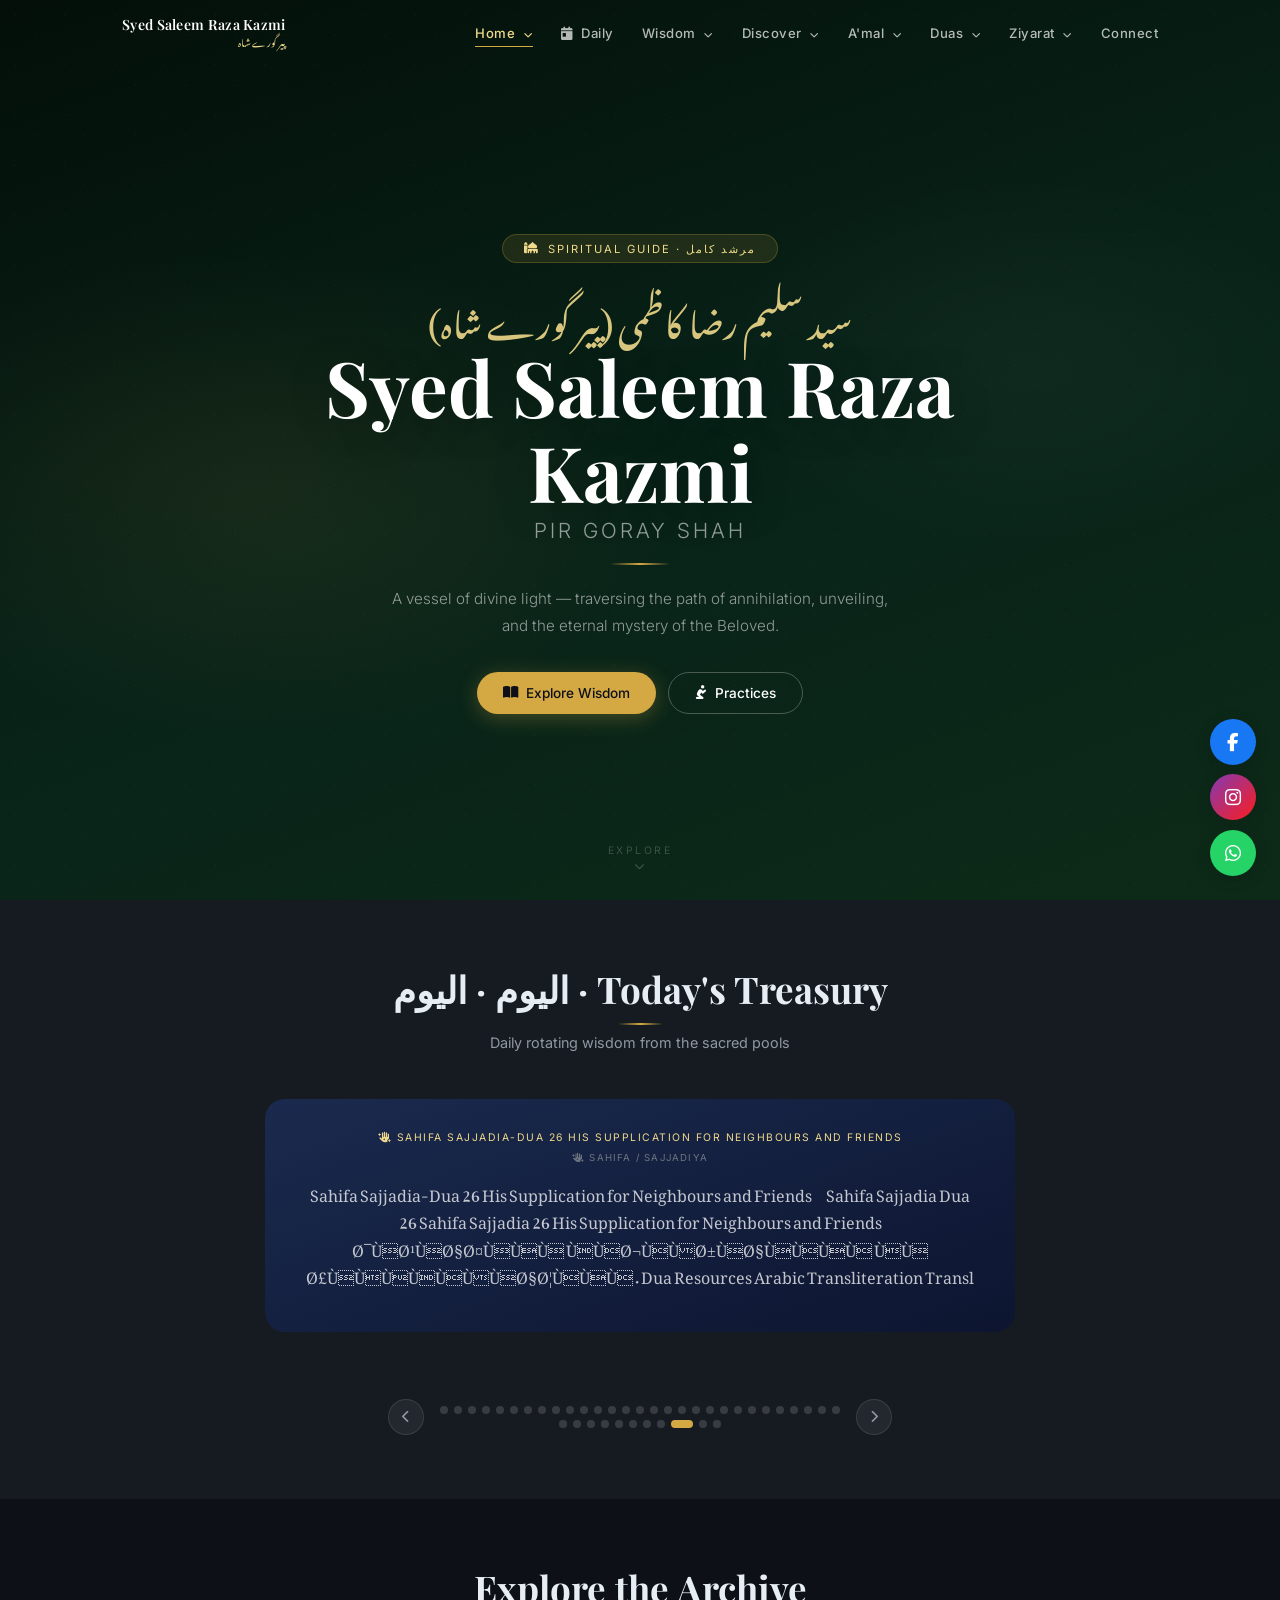
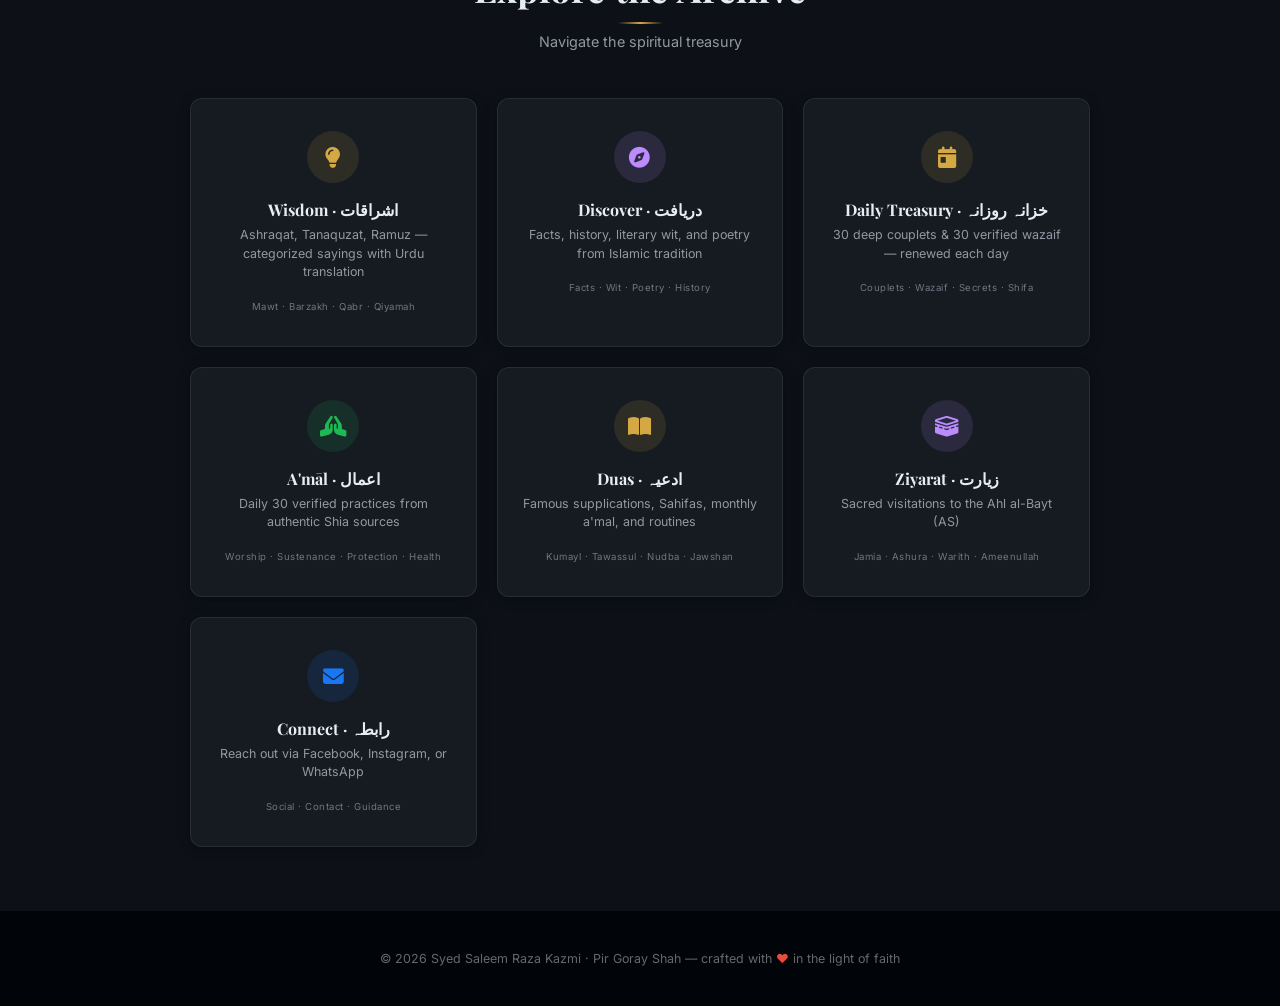
==== index.html @ b054fe41 "Add Google Analytics (gtag.js) G-EB6K1V6L5J to all pages" ====
<!DOCTYPE html>
<html lang="en" dir="ltr">
<head>
  <!-- Google tag (gtag.js) -->
<script async src="https://www.googletagmanager.com/gtag/js?id=G-EB6K1V6L5J"></script>
<script>
  window.dataLayer = window.dataLayer || [];
  function gtag(){dataLayer.push(arguments);}
  gtag('js', new Date());

  gtag('config', 'G-EB6K1V6L5J');
</script>
  <meta charset="UTF-8">
  <meta name="viewport" content="width=device-width, initial-scale=1.0">
  <title>Syed Saleem Raza Kazmi – Pir Goray Shah</title>
  <link href="https://fonts.googleapis.com/css2?family=Playfair+Display:wght@400;600;700&family=Inter:wght@300;400;500;600&family=Noto+Nastaliq+Urdu:wght@400;600;700&family=Amiri:wght@400;700&display=swap" rel="stylesheet">
  <link rel="stylesheet" href="https://cdnjs.cloudflare.com/ajax/libs/font-awesome/6.5.1/css/all.min.css">
  <link rel="stylesheet" href="style.css">
</head>
<body>

  <nav id="navbar">
    <div class="nav-inner">
      <a href="index.html" class="nav-logo">Syed Saleem Raza Kazmi<span class="sub">پیر گورے شاہ</span></a>
      <button class="nav-toggle" id="navToggle" aria-label="Menu"><i class="fas fa-bars"></i></button>
      <ul class="nav-links" id="navLinks">
        <li class="dropdown">
          <a href="index.html">Home <i class="fas fa-chevron-down" style="font-size:0.55rem;margin-left:4px;"></i></a>
          <ul class="dropdown-menu">
            <li><a href="index.html#carousel"><i class="fas fa-sliders-h"></i> Daily Carousel</a></li>
            <li><a href="index.html#explore"><i class="fas fa-compass"></i> Explore</a></li>
          </ul>
        </li>
        <li><a href="daily.html"><i class="fas fa-calendar-day" style="margin-right:4px;"></i> Daily</a></li>
        <li class="dropdown">
          <a href="wisdom.html">Wisdom <i class="fas fa-chevron-down" style="font-size:0.55rem;margin-left:4px;"></i></a>
          <ul class="dropdown-menu">
            <li><a href="wisdom.html"><i class="fas fa-quote-left"></i> Sayings</a></li>
            <li><a href="wisdom.html?tab=poetry"><i class="fas fa-feather"></i> Poetry</a></li>
            <li><a href="wisdom.html?tab=fun"><i class="fas fa-smile"></i> Fun Facts</a></li>
          </ul>
        </li>
        <li class="dropdown">
          <a href="discover.html">Discover <i class="fas fa-chevron-down" style="font-size:0.55rem;margin-left:4px;"></i></a>
          <ul class="dropdown-menu">
            <li><a href="discover.html"><i class="fas fa-atom"></i> Facts</a></li>
            <li><a href="discover.html?tab=wit"><i class="fas fa-theater-masks"></i> Wit</a></li>
            <li><a href="discover.html?tab=poetry"><i class="fas fa-feather-alt"></i> Poetry</a></li>
          </ul>
        </li>
        <li class="dropdown">
          <a href="amal.html">A'mal <i class="fas fa-chevron-down" style="font-size:0.55rem;margin-left:4px;"></i></a>
          <ul class="dropdown-menu">
            <li><a href="amal.html"><i class="fas fa-hands-praying"></i> Daily A'mal</a></li>
            <li><a href="amal.html?cat=Worship"><i class="fas fa-mosque"></i> Worship</a></li>
            <li><a href="amal.html?cat=Sustenance"><i class="fas fa-bread-slice"></i> Sustenance</a></li>
            <li><a href="amal.html?cat=Protection"><i class="fas fa-shield-halved"></i> Protection</a></li>
            <li><a href="amal.html?cat=Health"><i class="fas fa-heart-pulse"></i> Health</a></li>
            <li><a href="amal.html?cat=Hereafter"><i class="fas fa-mosque"></i> Hereafter</a></li>
          </ul>
        </li>
        <li class="dropdown">
          <a href="duas.html">Duas <i class="fas fa-chevron-down" style="font-size:0.55rem;margin-left:4px;"></i></a>
          <ul class="dropdown-menu">
            <li><a href="duas.html"><i class="fas fa-book"></i> All Duas</a></li>
            <li><a href="duas.html?cat=Supplication"><i class="fas fa-hand-sparkles"></i> Supplications</a></li>
            <li><a href="duas.html?cat=Worship"><i class="fas fa-mosque"></i> Worship</a></li>
            <li><a href="duas.html?cat=Sahifa"><i class="fas fa-book"></i> Sahifas</a></li>
            <li><a href="duas.html?cat=Monthly"><i class="fas fa-calendar"></i> Monthly</a></li>
            <li><a href="https://www.duas.org/dua-kumayl.html" target="_blank"><i class="fas fa-hand-sparkles"></i> Dua Kumayl</a></li>
            <li><a href="https://www.duas.org/dua-nudba.html" target="_blank"><i class="fas fa-moon"></i> Dua Nudba</a></li>
            <li><a href="https://www.duas.org/dua-sections.html" target="_blank"><i class="fas fa-sitemap"></i> All Sections</a></li>
          </ul>
        </li>
        <li class="dropdown">
          <a href="ziyarat.html">Ziyarat <i class="fas fa-chevron-down" style="font-size:0.55rem;margin-left:4px;"></i></a>
          <ul class="dropdown-menu">
            <li><a href="ziyarat.html"><i class="fas fa-list"></i> All Ziyarat</a></li>
            <li><a href="duas.html?cat=Ziyarat"><i class="fas fa-building"></i> Browse Ziyarat</a></li>
            <li><a href="duas.html?cat=Sahifa"><i class="fas fa-book"></i> Sahifas</a></li>
            <li><a href="https://www.duas.org/ziyarat-jamia-kabira.html" target="_blank"><i class="fas fa-building"></i> Jamia Kabira</a></li>
            <li><a href="https://www.duas.org/mobile/ziyarat-imam-hussain-ashura.html" target="_blank"><i class="fas fa-cross"></i> Ashura</a></li>
            <li><a href="https://www.duas.org/ziyarat.html" target="_blank"><i class="fas fa-list"></i> Full list</a></li>
          </ul>
        </li>
        <li><a href="contact.html">Connect</a></li>
      </ul>
    </div>
  </nav>

  <header class="hero" id="home">
    <div class="hero-pattern"></div>
    <div class="hero-content">
      <div class="hero-badge"><i class="fas fa-mosque"></i> Spiritual Guide · مرشد کامل</div>
      <p class="h-arabic">سید سلیم رضا کاظمی (پیر گورے شاہ)</p>
      <h1>Syed Saleem Raza Kazmi</h1>
      <p class="h-sub">Pir Goray Shah</p>
      <div class="divider"></div>
      <p class="h-desc">
        A vessel of divine light — traversing the path of annihilation, unveiling, and the eternal mystery of the Beloved.
      </p>
      <div class="hero-actions">
        <a href="wisdom.html" class="btn btn-gold"><i class="fas fa-book-open"></i> Explore Wisdom</a>
        <a href="amal.html" class="btn btn-outline"><i class="fas fa-pray"></i> Practices</a>
      </div>
    </div>
    <div class="scroll-ind">
      <span>Explore</span>
      <i class="fas fa-chevron-down"></i>
    </div>
  </header>

  <section class="section" style="background: var(--card-bg);" id="carousel">
    <div class="section-inner">
      <div class="section-title">
        <h2>الیوم · اليوم · Today's Treasury</h2>
        <div class="divider"></div>
        <p>Daily rotating wisdom from the sacred pools</p>
      </div>
      <div class="carousel-container">
        <div class="carousel-track" id="carouselTrack"></div>
        <div class="carousel-controls">
          <button class="carousel-btn" id="carouselPrev"><i class="fas fa-chevron-left"></i></button>
          <div class="carousel-dots" id="carouselDots"></div>
          <button class="carousel-btn" id="carouselNext"><i class="fas fa-chevron-right"></i></button>
        </div>
      </div>
    </div>
  </section>

  <section class="section" style="background: var(--cream);" id="explore">
    <div class="section-inner">
      <div class="section-title">
        <h2>Explore the Archive</h2>
        <div class="divider"></div>
        <p>Navigate the spiritual treasury</p>
      </div>
      <div class="explore-grid">
        <a href="wisdom.html" class="explore-card">
          <div class="explore-icon" style="background:rgba(212,168,67,0.12);"><i class="fas fa-lightbulb" style="color:var(--gold);"></i></div>
          <h4>Wisdom · اشراقات</h4>
          <p>Ashraqat, Tanaquzat, Ramuz — categorized sayings with Urdu translation</p>
          <span class="explore-tags">Mawt · Barzakh · Qabr · Qiyamah</span>
        </a>
        <a href="discover.html" class="explore-card">
          <div class="explore-icon" style="background:rgba(188,140,255,0.12);"><i class="fas fa-compass" style="color:var(--tanaquz);"></i></div>
          <h4>Discover · دریافت</h4>
          <p>Facts, history, literary wit, and poetry from Islamic tradition</p>
          <span class="explore-tags">Facts · Wit · Poetry · History</span>
        </a>
        <a href="daily.html" class="explore-card">
          <div class="explore-icon" style="background:rgba(212,168,67,0.12);"><i class="fas fa-calendar-day" style="color:var(--gold);"></i></div>
          <h4>Daily Treasury · خزانہ روزانہ</h4>
          <p>30 deep couplets & 30 verified wazaif — renewed each day</p>
          <span class="explore-tags">Couplets · Wazaif · Secrets · Shifa</span>
        </a>
        <a href="amal.html" class="explore-card">
          <div class="explore-icon" style="background:rgba(29,185,84,0.12);"><i class="fas fa-hands-praying" style="color:var(--primary);"></i></div>
          <h4>A'māl · اعمال</h4>
          <p>Daily 30 verified practices from authentic Shia sources</p>
          <span class="explore-tags">Worship · Sustenance · Protection · Health</span>
        </a>
        <a href="duas.html" class="explore-card">
          <div class="explore-icon" style="background:rgba(212,168,67,0.12);"><i class="fas fa-book-open" style="color:var(--gold);"></i></div>
          <h4>Duas · ادعیہ</h4>
          <p>Famous supplications, Sahifas, monthly a'mal, and routines</p>
          <span class="explore-tags">Kumayl · Tawassul · Nudba · Jawshan</span>
        </a>
        <a href="ziyarat.html" class="explore-card">
          <div class="explore-icon" style="background:rgba(188,140,255,0.12);"><i class="fas fa-kaaba" style="color:var(--tanaquz);"></i></div>
          <h4>Ziyarat · زیارت</h4>
          <p>Sacred visitations to the Ahl al-Bayt (AS)</p>
          <span class="explore-tags">Jamia · Ashura · Warith · Ameenullah</span>
        </a>
        <a href="contact.html" class="explore-card">
          <div class="explore-icon" style="background:rgba(24,119,242,0.12);"><i class="fas fa-envelope" style="color:#1877F2;"></i></div>
          <h4>Connect · رابطہ</h4>
          <p>Reach out via Facebook, Instagram, or WhatsApp</p>
          <span class="explore-tags">Social · Contact · Guidance</span>
        </a>
      </div>
    </div>
  </section>

  <footer>
    <p>&copy; <span id="year"></span> Syed Saleem Raza Kazmi · Pir Goray Shah &mdash; crafted with <span class="heart">&hearts;</span> in the light of faith</p>
  </footer>

  <div class="floating">
    <a href="https://www.facebook.com/syed.saleem.raza.kazmi.2025" target="_blank" rel="noopener" class="f-fb" title="Facebook"><i class="fab fa-facebook-f"></i></a>
    <a href="https://www.instagram.com/ishq_e_ali_as" target="_blank" rel="noopener" class="f-ig" title="Instagram"><i class="fab fa-instagram"></i></a>
    <a href="https://wa.me/923244787885" target="_blank" rel="noopener" class="f-wa" title="WhatsApp"><i class="fab fa-whatsapp"></i></a>
  </div>

  <script src="app.js"></script>
  <script>
    (function() {
      var CAROUSEL = [];
      var currentSlide = 0;
      var autoTimer = null;
      var INTERVAL = 6000;

      function loadAll() {
        var loaded = 0, total = 4;
        function done() { loaded++; if (loaded >= total) initCarousel(); }

        // Load sayings
        var sxhr = new XMLHttpRequest();
        sxhr.open('GET', 'data.json?_=' + Date.now(), true);
        sxhr.onload = function() {
          try {
            var d = JSON.parse(sxhr.responseText);
            if (d && d.length) {
              for (var i = 0; i < Math.min(10, d.length); i++) {
                var item = d[i];
                CAROUSEL.push({
                  type: 'saying',
                  icon: 'fa-quote-left',
                  cat: item.category,
                  source: item.source_person,
                  arabic: item.original,
                  urdu: item.urdu,
                  ref: item.makhaz
                });
              }
            }
          } catch(e) {}
          done();
        };
        sxhr.onerror = done;
        sxhr.send();

        // Load poetry
        var pxhr = new XMLHttpRequest();
        pxhr.open('GET', 'poetry.json?_=' + Date.now(), true);
        pxhr.onload = function() {
          try {
            var p = JSON.parse(pxhr.responseText);
            var poems = p.poems || p;
            if (poems && poems.length) {
              for (var i = 0; i < Math.min(10, poems.length); i++) {
                var po = poems[i];
                CAROUSEL.push({
                  type: 'poetry',
                  icon: 'fa-feather',
                  cat: po.category || po.theme || 'Poetry',
                  source: po.poet,
                  arabic: po.misra1 + ' // ' + po.misra2,
                  urdu: po.misra1 + '\n' + po.misra2,
                  ref: po.source || ''
                });
              }
            }
          } catch(e) {}
          done();
        };
        pxhr.onerror = done;
        pxhr.send();

        // Load amal
        var axhr = new XMLHttpRequest();
        axhr.open('GET', 'amal.json?_=' + Date.now(), true);
        axhr.onload = function() {
          try {
            var a = JSON.parse(axhr.responseText);
            if (a && a.length) {
              for (var i = 0; i < Math.min(10, a.length); i++) {
                var am = a[i];
                CAROUSEL.push({
                  type: 'amal',
                  icon: 'fa-hands-praying',
                  cat: am.category + (am.subcategory ? ' / ' + am.subcategory : ''),
                  source: am.title,
                  arabic: am.original || '',
                  urdu: am.urdu,
                  ref: am.source_book + ' — ' + am.source_ref
                });
              }
            }
          } catch(e) {}
          done();
        };
        axhr.onerror = done;
        axhr.send();

        // Load daily duas
        var dxhr = new XMLHttpRequest();
        dxhr.open('GET', 'duas_daily.json?_=' + Date.now(), true);
        dxhr.onload = function() {
          try {
            var dd = JSON.parse(dxhr.responseText);
            if (dd && dd.length) {
              for (var i = 0; i < Math.min(10, dd.length); i++) {
                var du = dd[i];
                CAROUSEL.push({
                  type: 'dua',
                  icon: 'fa-hand-sparkles',
                  cat: du.category + (du.subcategory ? ' / ' + du.subcategory : ''),
                  source: du.title,
                  arabic: du.arabic && du.arabic.length ? du.arabic.slice(0, 2).join(' · ') : '',
                  urdu: du.text ? du.text.slice(0, 300) : '',
                  ref: ''
                });
              }
            }
          } catch(e) {}
          done();
        };
        dxhr.onerror = done;
        dxhr.send();
      }

      function initCarousel() {
        if (!CAROUSEL.length) return;

        var track = document.getElementById('carouselTrack');
        var dots = document.getElementById('carouselDots');

        function renderSlide(idx) {
          var item = CAROUSEL[idx];
          var isRtl = item.type !== 'poetry';

          var bgGrads = {
            saying: 'linear-gradient(160deg, #0a4a2a, #031a0c)',
            poetry: 'linear-gradient(160deg, #2d1b4e, #1a0f2e)',
            amal: 'linear-gradient(160deg, #1a3a2a, #0d1f15)',
            dua: 'linear-gradient(160deg, #1a2a4e, #0d1530)'
          };
          var typeLabels = {
            saying: '<i class="fas fa-quote-left"></i> Saying · ' + item.source,
            poetry: '<i class="fas fa-feather"></i> Poetry · ' + item.source,
            amal: '<i class="fas fa-hands-praying"></i> ' + item.source,
            dua: '<i class="fas fa-hand-sparkles"></i> ' + item.source
          };

          // Seed shuffle for daily variety
          var seed = Math.floor(Date.now() / (INTERVAL * 2));
          var dayIdx = (idx + seed) % CAROUSEL.length;

          track.innerHTML =
            '<div class="carousel-slide" style="background: ' + bgGrads[item.type] + ';">' +
              '<div class="carousel-badge">' + typeLabels[item.type] + '</div>' +
              '<div class="carousel-cat"><i class="fas ' + item.icon + '"></i> ' + item.cat + '</div>' +
              (item.arabic ? '<div class="carousel-arabic">' + item.arabic + '</div>' : '') +
              '<div class="carousel-urdu" style="' + (isRtl ? 'direction:rtl;' : '') + '">' + item.urdu.replace(/\n/g, '<br>') + '</div>' +
              (item.ref ? '<div class="carousel-ref"><i class="fas fa-book"></i> ' + item.ref + '</div>' : '') +
            '</div>';
        }

        function updateDots(active) {
          dots.innerHTML = '';
          for (var i = 0; i < CAROUSEL.length; i++) {
            var dot = document.createElement('button');
            dot.className = 'carousel-dot' + (i === active ? ' active' : '');
            dot.dataset.idx = i;
            dot.addEventListener('click', function() { go(parseInt(this.dataset.idx)); });
            dots.appendChild(dot);
          }
        }

        function go(idx) {
          currentSlide = idx;
          renderSlide(currentSlide);
          updateDots(currentSlide);
          resetTimer();
        }

        function next() { go((currentSlide + 1) % CAROUSEL.length); }
        function prev() { go((currentSlide - 1 + CAROUSEL.length) % CAROUSEL.length); }

        function resetTimer() {
          if (autoTimer) clearInterval(autoTimer);
          autoTimer = setInterval(next, INTERVAL);
        }

        // Seed to start at a different position each session
        var seed = Math.floor(Date.now() / (INTERVAL * 3));
        currentSlide = seed % CAROUSEL.length;

        renderSlide(currentSlide);
        updateDots(currentSlide);

        document.getElementById('carouselNext').addEventListener('click', next);
        document.getElementById('carouselPrev').addEventListener('click', prev);

        resetTimer();
      }

      loadAll();
    })();
  </script>
</body>
</html>
---- style.css ----
:root {
  --primary: #1db954;
  --primary-dark: #0a4a2a;
  --primary-deeper: #031a0c;
  --gold: #d4a843;
  --gold-light: #f0d98a;
  --gold-glow: rgba(212,168,67,0.3);
  --cream: #0d1117;
  --cream-light: #111820;
  --dark: #010409;
  --text: #e6edf3;
  --text-light: #9198a1;
  --text-muted: #6e7681;
  --white: #ffffff;
  --card-bg: #161b22;
  --ishraq: #3fb950;
  --tanaquz: #bc8cff;
  --shadow-sm: 0 2px 12px rgba(0,0,0,0.4);
  --shadow: 0 8px 40px rgba(0,0,0,0.5);
  --shadow-lg: 0 20px 60px rgba(0,0,0,0.6);
  --radius: 12px;
  --radius-lg: 20px;
  --max-w: 1100px;
  --nav-h: 64px;
  --card-border: rgba(255,255,255,0.08);
  --subtle-bg: rgba(255,255,255,0.03);
  --subtle-border: rgba(255,255,255,0.08);
}

* { margin: 0; padding: 0; box-sizing: border-box; }
html { scroll-behavior: smooth; }

body {
  font-family: 'Inter', sans-serif;
  background: var(--cream);
  color: var(--text);
  overflow-x: hidden;
  min-height: 100vh;
  display: flex;
  flex-direction: column;
}

main { flex: 1; }

a { color: inherit; text-decoration: none; }
img { max-width: 100%; display: block; }

/* ─── NAV ─── */
nav {
  position: fixed;
  top: 0; left: 0;
  width: 100%;
  z-index: 999;
  transition: all 0.35s ease;
  background: transparent;
}
nav.scrolled {
  background: rgba(13,17,23,0.95);
  backdrop-filter: blur(18px);
  box-shadow: 0 2px 30px rgba(0,0,0,0.5);
}
.nav-inner {
  max-width: var(--max-w);
  margin: 0 auto;
  padding: 0 2rem;
  display: flex;
  align-items: center;
  justify-content: space-between;
  height: var(--nav-h);
}
.nav-logo {
  font-family: 'Playfair Display', serif;
  color: var(--white);
  font-size: 0.88rem;
  font-weight: 600;
  letter-spacing: 0.3px;
  line-height: 1.25;
}
.nav-logo .sub {
  display: block;
  font-family: 'Noto Nastaliq Urdu', serif;
  color: var(--gold-light);
  font-size: 0.62rem;
  font-weight: 400;
  direction: rtl;
  line-height: 1.4;
}
.nav-links { display: flex; gap: 1.75rem; list-style: none; align-items: center; }
.nav-links a {
  color: rgba(255,255,255,0.7);
  font-size: 0.82rem;
  font-weight: 500;
  letter-spacing: 0.5px;
  transition: color 0.3s;
  position: relative;
  padding: 0.25rem 0;
}
.nav-links a::after {
  content: '';
  position: absolute;
  bottom: -2px;
  left: 0;
  width: 0;
  height: 1.5px;
  background: var(--gold);
  transition: width 0.3s;
}
.nav-links a:hover, .nav-links a.active { color: var(--gold-light); }
.nav-links a:hover::after, .nav-links a.active::after { width: 100%; }

/* ─── DROPDOWN NAV ─── */
.dropdown { position: relative; }
.dropdown-menu {
  position: absolute;
  top: 100%;
  left: 50%;
  transform: translateX(-50%) translateY(4px);
  background: var(--card-bg);
  border: 1px solid var(--card-border);
  border-radius: var(--radius);
  padding: 0.5rem 0;
  min-width: 200px;
  box-shadow: var(--shadow);
  opacity: 0;
  visibility: hidden;
  transition: all 0.25s ease;
  z-index: 1000;
  list-style: none;
}
.dropdown:hover .dropdown-menu,
.dropdown-menu:hover {
  opacity: 1;
  visibility: visible;
  transform: translateX(-50%) translateY(0);
}
.dropdown-menu li { border-bottom: 1px solid rgba(255,255,255,0.04); }
.dropdown-menu li:last-child { border-bottom: none; }
.dropdown-menu a {
  display: flex;
  align-items: center;
  gap: 0.6rem;
  padding: 0.55rem 1.2rem;
  color: var(--text-light);
  font-size: 0.78rem;
  white-space: nowrap;
  transition: all 0.2s;
}
.dropdown-menu a::after { display: none; }
.dropdown-menu a:hover {
  background: rgba(255,255,255,0.04);
  color: var(--gold-light);
}
.dropdown-menu a i {
  width: 1rem;
  text-align: center;
  font-size: 0.7rem;
  color: var(--text-muted);
}
.dropdown-menu a:hover i { color: var(--gold); }

/* ─── CAROUSEL ─── */
.carousel-container {
  max-width: 750px;
  margin: 0 auto;
  position: relative;
}
.carousel-track { min-height: 280px; }
.carousel-slide {
  padding: 2rem 2.5rem;
  border-radius: var(--radius-lg);
  text-align: center;
  animation: fadeIn 0.6s ease;
}
@keyframes fadeIn {
  from { opacity: 0; transform: translateY(10px); }
  to { opacity: 1; transform: translateY(0); }
}
.carousel-badge {
  font-size: 0.65rem;
  letter-spacing: 1.5px;
  text-transform: uppercase;
  color: var(--gold-light);
  margin-bottom: 0.5rem;
}
.carousel-cat {
  font-size: 0.6rem;
  text-transform: uppercase;
  letter-spacing: 1.2px;
  color: var(--text-muted);
  margin-bottom: 1rem;
}
.carousel-arabic {
  font-family: 'Amiri', serif;
  font-size: clamp(1.1rem, 2.2vw, 1.4rem);
  color: var(--gold);
  line-height: 2;
  margin-bottom: 0.75rem;
  direction: rtl;
}
.carousel-urdu {
  font-family: 'Noto Nastaliq Urdu', serif;
  font-size: clamp(0.85rem, 1.6vw, 1rem);
  color: rgba(255,255,255,0.75);
  line-height: 1.7;
  margin-bottom: 0.75rem;
}
.carousel-ref {
  font-size: 0.65rem;
  color: rgba(255,255,255,0.35);
}
.carousel-controls {
  display: flex;
  align-items: center;
  justify-content: center;
  gap: 1rem;
  margin-top: 1.25rem;
}
.carousel-btn {
  background: rgba(255,255,255,0.06);
  border: 1px solid rgba(255,255,255,0.1);
  color: var(--text-light);
  width: 36px;
  height: 36px;
  border-radius: 50%;
  cursor: pointer;
  transition: all 0.25s;
  display: flex;
  align-items: center;
  justify-content: center;
  font-size: 0.8rem;
}
.carousel-btn:hover {
  background: rgba(255,255,255,0.12);
  color: var(--gold);
  border-color: var(--gold);
}
.carousel-dots { display: flex; gap: 6px; flex-wrap: wrap; justify-content: center; max-width: 400px; }
.carousel-dot {
  width: 8px;
  height: 8px;
  border-radius: 50%;
  background: rgba(255,255,255,0.15);
  border: none;
  cursor: pointer;
  transition: all 0.3s;
  padding: 0;
}
.carousel-dot.active {
  background: var(--gold);
  width: 22px;
  border-radius: 4px;
}
.carousel-dot:hover {
  background: rgba(255,255,255,0.3);
}

/* ─── EXPLORE GRID ─── */
.explore-grid {
  display: grid;
  grid-template-columns: repeat(auto-fit, minmax(220px, 1fr));
  gap: 1.25rem;
  max-width: 900px;
  margin: 0 auto;
}
.explore-card {
  background: var(--card-bg);
  border-radius: var(--radius);
  padding: 2rem 1.5rem;
  text-align: center;
  box-shadow: var(--shadow-sm);
  border: 1px solid var(--card-border);
  transition: all 0.3s;
  text-decoration: none;
  display: block;
}
.explore-card:hover {
  transform: translateY(-4px);
  border-color: var(--gold);
  box-shadow: var(--shadow);
}
.explore-icon {
  width: 52px;
  height: 52px;
  border-radius: 50%;
  display: flex;
  align-items: center;
  justify-content: center;
  margin: 0 auto 1rem;
  font-size: 1.3rem;
}
.explore-card h4 {
  color: var(--text);
  margin-bottom: 0.35rem;
  font-family: 'Playfair Display', serif;
  font-size: 1rem;
}
.explore-card p {
  color: var(--text-light);
  font-size: 0.78rem;
  line-height: 1.5;
  margin-bottom: 0.75rem;
}
.explore-tags {
  font-size: 0.6rem;
  color: var(--text-muted);
  letter-spacing: 0.5px;
}

/* ─── FILTER BTN SM ─── */
.filter-btn.sm {
  font-size: 0.65rem;
  padding: 0.25rem 0.7rem;
  letter-spacing: 0.3px;
}
.nav-toggle {
  display: none;
  background: none; border: none;
  color: var(--white); font-size: 1.3rem;
  cursor: pointer;
}

@media (max-width: 700px) {
  .nav-links {
    display: none;
    position: absolute;
    top: var(--nav-h);
    left: 0; width: 100%;
    background: rgba(13,17,23,0.98);
    flex-direction: column;
    padding: 1.5rem 2rem;
    gap: 0.5rem;
    backdrop-filter: blur(18px);
  }
  .nav-links.open { display: flex; }
  .nav-toggle { display: block; }

  .dropdown { position: relative; }
  .dropdown-menu {
    position: static;
    transform: none;
    background: transparent;
    border: none;
    box-shadow: none;
    padding: 0 0 0 1rem;
    opacity: 1;
    visibility: visible;
    min-width: auto;
    margin-top: 0.25rem;
  }
  .dropdown-menu a {
    padding: 0.35rem 0.75rem;
    font-size: 0.75rem;
    color: var(--text-muted);
  }
  .dropdown-menu a i { width: 0.8rem; }
  .dropdown > a > i.fa-chevron-down { display: none; }
}

/* ─── HERO ─── */
.hero {
  min-height: 100vh;
  background: linear-gradient(160deg, #030f08, #082218, #0d2a18);
  display: flex;
  align-items: center;
  justify-content: center;
  position: relative;
  overflow: hidden;
  padding: calc(var(--nav-h) + 2rem) 2rem 3rem;
}
.hero::before {
  content: '';
  position: absolute;
  inset: 0;
  background:
    radial-gradient(ellipse 55% 45% at 20% 55%, rgba(212,168,67,0.08) 0%, transparent 60%),
    radial-gradient(ellipse 40% 35% at 80% 40%, rgba(255,255,255,0.03) 0%, transparent 60%);
  animation: heroBreathe 14s ease-in-out infinite alternate;
}
@keyframes heroBreathe {
  0% { transform: scale(1) translate(0,0); }
  100% { transform: scale(1.04) translate(-1.5%,-1.5%); }
}
.hero-pattern {
  position: absolute;
  inset: 0;
  opacity: 0.025;
  background-image:
    radial-gradient(circle at 30% 30%, var(--gold) 1px, transparent 1px),
    radial-gradient(circle at 70% 70%, var(--gold) 1px, transparent 1px);
  background-size: 50px 50px;
  pointer-events: none;
}
.hero-content {
  text-align: center;
  position: relative;
  z-index: 1;
  max-width: 820px;
}
.hero-badge {
  display: inline-flex;
  align-items: center;
  gap: 0.5rem;
  background: rgba(212,168,67,0.12);
  border: 1px solid rgba(212,168,67,0.25);
  color: var(--gold-light);
  padding: 0.4rem 1.3rem;
  border-radius: 50px;
  font-size: 0.7rem;
  letter-spacing: 2px;
  text-transform: uppercase;
  margin-bottom: 1.25rem;
  backdrop-filter: blur(6px);
}
.hero h1 {
  font-family: 'Playfair Display', serif;
  font-size: clamp(2.6rem,7vw,4.8rem);
  color: var(--white);
  line-height: 1.1;
  text-shadow: 0 4px 40px rgba(0,0,0,0.25);
}
.hero .h-arabic {
  font-family: 'Noto Nastaliq Urdu', serif;
  font-size: clamp(1.3rem,3.5vw,2.2rem);
  color: var(--gold-light);
  line-height: 1.6;
  margin-top: 0.3rem;
  opacity: 0.9;
}
.hero .h-sub {
  font-size: clamp(0.95rem,1.8vw,1.3rem);
  color: rgba(255,255,255,0.55);
  font-weight: 300;
  letter-spacing: 3px;
  text-transform: uppercase;
  margin-top: 0.3rem;
}
.hero .divider {
  width: 60px; height: 2px;
  background: linear-gradient(90deg,transparent,var(--gold),transparent);
  margin: 1.25rem auto;
}
.hero .h-desc {
  color: rgba(255,255,255,0.55);
  max-width: 520px;
  margin: 0 auto 2rem;
  font-size: 0.95rem;
  line-height: 1.8;
  font-weight: 300;
}
.hero-actions { display: flex; gap: 0.75rem; justify-content: center; flex-wrap: wrap; }

/* ─── BUTTONS ─── */
.btn {
  display: inline-flex;
  align-items: center;
  gap: 0.55rem;
  padding: 0.75rem 1.6rem;
  border-radius: 50px;
  font-size: 0.85rem;
  font-weight: 500;
  transition: all 0.3s ease;
  cursor: pointer;
  border: none;
  text-decoration: none;
}
.btn:hover { transform: translateY(-2px); }
.btn-sm { padding: 0.55rem 1.2rem; font-size: 0.78rem; }
.btn-gold { background: var(--gold); color: #0d1117; box-shadow: 0 4px 20px rgba(212,168,67,0.3); }
.btn-gold:hover { box-shadow: 0 6px 30px rgba(212,168,67,0.45); }
.btn-outline { background: transparent; color: var(--white); border: 1.5px solid rgba(255,255,255,0.25); }
.btn-outline:hover { border-color: var(--gold); color: var(--gold); }
.btn-whatsapp { background: #25D366; color: var(--white); box-shadow: 0 4px 20px rgba(37,211,102,0.3); }
.btn-whatsapp:hover { box-shadow: 0 6px 30px rgba(37,211,102,0.45); }
.btn-facebook { background: #1877F2; color: var(--white); box-shadow: 0 4px 20px rgba(24,119,242,0.3); }
.btn-facebook:hover { box-shadow: 0 6px 30px rgba(24,119,242,0.45); }
.btn-instagram { background: linear-gradient(135deg,#833ab4,#fd1d1d); color: var(--white); box-shadow: 0 4px 20px rgba(195,54,165,0.25); }
.btn-instagram:hover { box-shadow: 0 6px 30px rgba(195,54,165,0.4); }

/* ─── SCROLL INDICATOR ─── */
.scroll-ind {
  position: absolute;
  bottom: 1.75rem;
  left: 50%;
  transform: translateX(-50%);
  color: rgba(255,255,255,0.2);
  font-size: 0.65rem;
  letter-spacing: 2.5px;
  text-transform: uppercase;
  display: flex;
  flex-direction: column;
  align-items: center;
  gap: 0.3rem;
  animation: bounce 2.4s infinite;
}
@keyframes bounce { 0%,100% { transform: translateX(-50%) translateY(0); } 50% { transform: translateX(-50%) translateY(7px); } }

/* ─── PAGE HEADER (inner pages) ─── */
.page-header {
  padding: calc(var(--nav-h) + 3.5rem) 2rem 2.5rem;
  background: linear-gradient(160deg, #030f08, #082218, #0d2a18);
  text-align: center;
  position: relative;
}
.page-header h1 {
  font-family: 'Playfair Display', serif;
  font-size: clamp(1.8rem,4vw,2.8rem);
  color: var(--white);
}
.page-header p {
  color: rgba(255,255,255,0.5);
  max-width: 500px;
  margin: 0.5rem auto 0;
  font-size: 0.9rem;
}
.page-header .divider {
  width: 50px; height: 2px;
  background: linear-gradient(90deg,transparent,var(--gold),transparent);
  margin: 0.75rem auto;
}

/* ─── SECTION ─── */
.section { padding: 4rem 2rem; }
.section-inner { max-width: var(--max-w); margin: 0 auto; }

.section-title { text-align: center; margin-bottom: 3rem; }
.section-title h2 {
  font-family: 'Playfair Display', serif;
  font-size: clamp(1.6rem,3.5vw,2.3rem);
  margin-bottom: 0.4rem;
}
.section-title .divider {
  width: 45px; height: 2px;
  background: linear-gradient(90deg,transparent,var(--gold),transparent);
  margin: 0.6rem auto;
}
.section-title p { color: var(--text-light); font-size: 0.9rem; max-width: 500px; margin: 0 auto; }

/* ─── ISLAMIC GEOMETRIC CARD ─── */
.card-grid {
  display: grid;
  grid-template-columns: repeat(auto-fill, minmax(340px, 1fr));
  gap: 1.5rem;
}
.card {
  background: var(--card-bg);
  border-radius: var(--radius);
  padding: 1.75rem;
  box-shadow: var(--shadow-sm);
  border: 1px solid var(--card-border);
  transition: all 0.3s;
  position: relative;
  overflow: hidden;
}
.card::before {
  content: '';
  position: absolute;
  top: 0; left: 0;
  width: 100%; height: 4px;
  background: linear-gradient(90deg, var(--gold), var(--primary), var(--gold));
  opacity: 0.6;
}
.card:hover { box-shadow: 0 8px 32px rgba(0,0,0,0.4); transform: translateY(-3px); }

.card .card-header {
  display: flex;
  align-items: center;
  justify-content: space-between;
  flex-wrap: wrap;
  gap: 0.4rem;
  margin-bottom: 1rem;
}
.card .cat {
  display: inline-flex;
  align-items: center;
  gap: 0.3rem;
  font-size: 0.6rem;
  letter-spacing: 1.5px;
  text-transform: uppercase;
  padding: 0.2rem 0.8rem;
  border-radius: 50px;
  background: rgba(29,185,84,0.12);
  color: var(--primary);
  border: 1px solid rgba(29,185,84,0.2);
}
.card .rarity {
  display: inline-flex;
  align-items: center;
  gap: 0.25rem;
  font-size: 0.55rem;
  letter-spacing: 1px;
  padding: 0.15rem 0.6rem;
  border-radius: 50px;
  font-weight: 600;
}
.card .rarity.Nadir { background: rgba(212,168,67,0.15); color: var(--gold); border: 1px solid rgba(212,168,67,0.25); }
.card .rarity.Khas { background: rgba(29,185,84,0.12); color: var(--primary); border: 1px solid rgba(29,185,84,0.2); }
.card .rarity.Nadir-tareen { background: rgba(188,140,255,0.12); color: var(--tanaquz); border: 1px solid rgba(188,140,255,0.2); }

.card .source-person {
  font-size: 0.72rem;
  color: var(--text-muted);
  margin-bottom: 0.75rem;
  display: flex;
  align-items: center;
  gap: 0.4rem;
}
.card .source-person i { color: var(--gold); font-size: 0.6rem; }

.card .original {
  font-family: 'Amiri', 'Traditional Arabic', serif;
  font-size: 1.25rem;
  line-height: 1.8;
  margin-bottom: 0.75rem;
  direction: rtl;
  color: var(--gold);
  text-align: center;
  padding: 0.75rem 0;
  border-bottom: 1px dashed rgba(212,168,67,0.2);
}

.card .urdu {
  font-family: 'Noto Nastaliq Urdu', serif;
  font-size: 0.95rem;
  line-height: 1.8;
  direction: rtl;
  margin-bottom: 1rem;
  padding: 0.5rem 0;
  color: var(--text-light);
}

.card .ishraq-section {
  margin-bottom: 0.6rem;
  padding: 0.6rem 0.75rem;
  background: rgba(63,185,80,0.08);
  border-radius: 8px;
  border-right: 2px solid var(--ishraq);
}
.card .ishraq-section .label {
  font-size: 0.6rem;
  font-weight: 600;
  letter-spacing: 1.5px;
  text-transform: uppercase;
  color: var(--ishraq);
  margin-bottom: 0.3rem;
}
.card .ishraq-section .content {
  font-size: 0.82rem;
  color: #7dd3a0;
  line-height: 1.6;
  direction: rtl;
  font-family: 'Noto Nastaliq Urdu', serif;
}

.card .tanaquz-section {
  margin-bottom: 0.75rem;
  padding: 0.6rem 0.75rem;
  background: rgba(188,140,255,0.08);
  border-radius: 8px;
  border-right: 2px solid var(--tanaquz);
}
.card .tanaquz-section .label {
  font-size: 0.6rem;
  font-weight: 600;
  letter-spacing: 1.5px;
  text-transform: uppercase;
  color: var(--tanaquz);
  margin-bottom: 0.3rem;
}
.card .tanaquz-section .content {
  font-size: 0.82rem;
  color: #c9a5e0;
  line-height: 1.6;
  direction: rtl;
  font-family: 'Noto Nastaliq Urdu', serif;
  font-style: italic;
}

.card .related-section {
  margin-bottom: 0.75rem;
  padding: 0.5rem 0.75rem;
  background: rgba(255,255,255,0.03);
  border-radius: 8px;
  border-right: 2px solid var(--gold-light);
}
.card .related-section .label {
  font-size: 0.6rem;
  font-weight: 600;
  letter-spacing: 1.5px;
  text-transform: uppercase;
  color: var(--text-muted);
  margin-bottom: 0.2rem;
}
.card .related-section .content {
  font-size: 0.78rem;
  color: var(--text-light);
  line-height: 1.5;
  direction: rtl;
  font-family: 'Noto Nastaliq Urdu', serif;
}

.card .meta {
  font-size: 0.68rem;
  color: var(--text-muted);
  display: flex;
  flex-wrap: wrap;
  gap: 0.5rem;
  margin-top: 0.5rem;
  padding-top: 0.5rem;
  border-top: 1px solid var(--card-border);
}
.card .meta span {
  background: rgba(255,255,255,0.05);
  padding: 0.15rem 0.5rem;
  border-radius: 4px;
  font-size: 0.65rem;
}

/* ─── RAREST QUOTE SECTION ─── */
.rarest-section {
  max-width: 800px;
  margin: 0 auto 3rem;
  padding: 2rem;
  border-radius: var(--radius-lg);
  background: linear-gradient(160deg, var(--primary-deeper), var(--primary-dark));
  position: relative;
  overflow: hidden;
  text-align: center;
}
.rarest-section::before {
  content: '';
  position: absolute;
  inset: 0;
  border: 1px solid rgba(212,168,67,0.15);
  border-radius: var(--radius-lg);
  pointer-events: none;
}
.rarest-section .badge {
  display: inline-flex;
  align-items: center;
  gap: 0.4rem;
  background: rgba(212,168,67,0.15);
  border: 1px solid rgba(212,168,67,0.25);
  color: var(--gold-light);
  padding: 0.25rem 1rem;
  border-radius: 50px;
  font-size: 0.6rem;
  letter-spacing: 2px;
  text-transform: uppercase;
  margin-bottom: 1rem;
}
.rarest-section .ra {
  font-family: 'Amiri', 'Traditional Arabic', serif;
  font-size: clamp(1.3rem, 3vw, 1.8rem);
  color: var(--gold);
  line-height: 1.8;
  direction: rtl;
  margin-bottom: 0.75rem;
}
.rarest-section .ru {
  font-family: 'Noto Nastaliq Urdu', serif;
  font-size: clamp(0.95rem, 2vw, 1.15rem);
  color: rgba(255,255,255,0.85);
  line-height: 1.8;
  direction: rtl;
  margin-bottom: 0.75rem;
}
.rarest-section .r-meta {
  font-size: 0.75rem;
  color: rgba(255,255,255,0.4);
  display: flex;
  justify-content: center;
  gap: 1rem;
  flex-wrap: wrap;
}

/* ─── FILTERS ─── */
.filters {
  display: flex;
  gap: 0.5rem;
  flex-wrap: wrap;
  justify-content: center;
  margin-bottom: 2rem;
}
.filter-btn {
  padding: 0.45rem 1.1rem;
  border-radius: 50px;
  border: 1.5px solid var(--subtle-border);
  background: transparent;
  font-size: 0.78rem;
  font-weight: 500;
  cursor: pointer;
  transition: all 0.3s;
  color: var(--text-light);
}
.filter-btn.active {
  background: var(--primary);
  border-color: var(--primary);
  color: var(--white);
}
.filter-btn:hover:not(.active) { border-color: var(--gold); color: var(--text); }

/* ─── COUNT ─── */
.count-badge {
  text-align: center;
  color: var(--text-muted);
  font-size: 0.8rem;
  margin-bottom: 1.5rem;
}

/* ─── SEARCH ─── */
.search-box {
  display: flex;
  justify-content: center;
  margin-bottom: 1.5rem;
}
.search-box input {
  max-width: 400px;
  width: 100%;
  padding: 0.65rem 1.2rem;
  border-radius: 50px;
  border: 1.5px solid var(--subtle-border);
  background: var(--card-bg);
  color: var(--text);
  font-size: 0.85rem;
  outline: none;
  transition: border-color 0.3s;
}
.search-box input:focus { border-color: var(--gold); }

/* ─── FOOTER ─── */
footer {
  background: var(--dark);
  color: rgba(255,255,255,0.4);
  text-align: center;
  padding: 2.5rem 2rem;
  font-size: 0.78rem;
  margin-top: auto;
}
footer a { color: var(--gold-light); }
footer .heart { color: #e74c3c; }

/* ─── EMPTY STATE ─── */
.empty-state {
  text-align: center;
  padding: 3rem;
  color: var(--text-muted);
}
.empty-state i { font-size: 2.5rem; margin-bottom: 0.75rem; opacity: 0.3; }

/* ─── FLOATING ─── */
.floating {
  position: fixed;
  bottom: 1.5rem;
  right: 1.5rem;
  display: flex;
  flex-direction: column;
  gap: 0.6rem;
  z-index: 100;
}
.floating a {
  width: 46px; height: 46px;
  border-radius: 50%;
  display: flex;
  align-items: center;
  justify-content: center;
  font-size: 1.15rem;
  color: white;
  box-shadow: 0 4px 16px rgba(0,0,0,0.15);
  transition: all 0.3s;
  text-decoration: none;
}
.floating a:hover { transform: scale(1.1); }
.floating .f-fb { background: #1877F2; }
.floating .f-ig { background: linear-gradient(135deg,#833ab4,#fd1d1d); }
.floating .f-wa { background: #25D366; }
@media (max-width: 480px) {
  .floating { bottom: 1rem; right: 1rem; }
  .floating a { width: 40px; height: 40px; font-size: 1rem; }
}

/* ─── WISDOM PAGE TABS ─── */
.wisdom-tabs {
  display: flex;
  justify-content: center;
  gap: 0.5rem;
  margin-bottom: 2rem;
  flex-wrap: wrap;
}
.wisdom-tab {
  padding: 0.6rem 1.4rem;
  border-radius: 50px;
  border: 1.5px solid rgba(212,168,67,0.25);
  background: transparent;
  color: var(--text-light);
  font-size: 0.8rem;
  font-weight: 500;
  cursor: pointer;
  transition: all 0.3s ease;
  display: inline-flex;
  align-items: center;
  gap: 0.45rem;
  font-family: 'Inter', sans-serif;
}
.wisdom-tab i { font-size: 0.75rem; opacity: 0.6; }
.wisdom-tab:hover {
  border-color: var(--gold);
  color: var(--gold);
  background: rgba(212,168,67,0.06);
}
.wisdom-tab.active {
  background: var(--primary);
  border-color: var(--primary);
  color: var(--white);
}
.wisdom-tab.active i { opacity: 1; }

.wisdom-panel { display: none; }
.wisdom-panel.active { display: block; animation: fadeIn 0.35s ease; }

/* ─── CATEGORY SUB-TABS ─── */
.wisdom-subtabs {
  display: flex;
  gap: 0.4rem;
  flex-wrap: wrap;
  justify-content: center;
  margin-bottom: 1.25rem;
  padding: 0.5rem;
  background: rgba(255,255,255,0.02);
  border-radius: var(--radius);
  border: 1px solid var(--card-border);
}
.subtab {
  padding: 0.45rem 0.9rem;
  border-radius: 50px;
  border: 1px solid rgba(212,168,67,0.18);
  background: transparent;
  color: var(--text-light);
  font-size: 0.72rem;
  font-weight: 500;
  cursor: pointer;
  transition: all 0.25s ease;
  font-family: 'Inter', sans-serif;
  white-space: nowrap;
}
.subtab:hover { border-color: var(--gold); color: var(--gold); background: rgba(212,168,67,0.06); }
.subtab.active { background: var(--primary); border-color: var(--primary); color: var(--white); }

/* ─── COLLAPSIBLE SOURCE FILTER ─── */
.source-filter-details {
  margin-bottom: 1.25rem;
  border: 1px solid var(--card-border);
  border-radius: var(--radius);
  background: rgba(255,255,255,0.02);
  overflow: hidden;
}
.source-filter-details summary {
  padding: 0.75rem 1.25rem;
  cursor: pointer;
  font-size: 0.82rem;
  font-weight: 500;
  color: var(--text-light);
  display: flex;
  align-items: center;
  gap: 0.5rem;
  transition: background 0.2s;
  list-style: none;
}
.source-filter-details summary::-webkit-details-marker { display: none; }
.source-filter-details summary::before {
  content: '\f078';
  font-family: 'Font Awesome 6 Free';
  font-weight: 900;
  font-size: 0.6rem;
  opacity: 0.4;
  transition: transform 0.25s;
}
.source-filter-details[open] summary::before { transform: rotate(180deg); }
.source-filter-details summary:hover { background: rgba(212,168,67,0.06); }
.source-filter-details summary i { color: var(--gold); font-size: 0.75rem; }
.source-count {
  margin-left: auto;
  font-size: 0.65rem;
  color: var(--text-muted);
  background: rgba(255,255,255,0.06);
  padding: 0.1rem 0.5rem;
  border-radius: 50px;
}
#sourceGroups {
  padding: 0 1.25rem 1rem;
}
.source-group {
  margin-bottom: 0.9rem;
}
.source-group:last-child { margin-bottom: 0; }
.source-group-title {
  font-size: 0.7rem;
  font-weight: 600;
  letter-spacing: 1px;
  text-transform: uppercase;
  color: var(--gold);
  margin-bottom: 0.4rem;
}
.source-chips {
  display: flex;
  flex-wrap: wrap;
  gap: 0.3rem;
}
.source-chip {
  padding: 0.3rem 0.7rem;
  border-radius: 50px;
  border: 1px solid var(--subtle-border);
  background: transparent;
  font-size: 0.68rem;
  color: var(--text-light);
  cursor: pointer;
  transition: all 0.2s;
  font-family: 'Inter', sans-serif;
}
.source-chip:hover { border-color: var(--gold); color: var(--gold); }
.source-chip.active {
  background: var(--primary);
  border-color: var(--primary);
  color: var(--white);
}

/* ─── RARITY ROW ─── */
.rarity-row {
  display: flex;
  gap: 0.35rem;
  justify-content: center;
  margin-bottom: 1.5rem;
  flex-wrap: wrap;
}
.rarity-chip {
  padding: 0.3rem 0.85rem;
  border-radius: 50px;
  border: 1px solid var(--subtle-border);
  background: transparent;
  font-size: 0.68rem;
  font-weight: 500;
  cursor: pointer;
  transition: all 0.25s;
  color: var(--text-light);
  font-family: 'Inter', sans-serif;
}
.rarity-chip.rar-nt { color: var(--tanaquz); border-color: rgba(188,140,255,0.2); }
.rarity-chip.rar-nt.active { background: var(--tanaquz); border-color: var(--tanaquz); color: #1a1a2e; }
.rarity-chip.rar-n { color: var(--gold); border-color: rgba(212,168,67,0.2); }
.rarity-chip.rar-n.active { background: var(--gold); border-color: var(--gold); color: #1a1a2e; }
.rarity-chip.rar-k { color: var(--primary); border-color: rgba(29,185,84,0.2); }
.rarity-chip.rar-k.active { background: var(--primary); border-color: var(--primary); color: #1a1a2e; }
.rarity-chip.rar-all.active { background: #30363d; border-color: #30363d; color: #e6edf3; }
.rarity-chip:hover:not(.active) { border-color: var(--gold); }

@media (max-width: 480px) {
  .wisdom-tab { font-size: 0.68rem; padding: 0.4rem 0.9rem; }
  .wisdom-tabs { gap: 0.35rem; }
  .subtab { font-size: 0.62rem; padding: 0.35rem 0.7rem; }
  .wisdom-subtabs { gap: 0.25rem; padding: 0.4rem; }
  .source-chip { font-size: 0.6rem; padding: 0.25rem 0.55rem; }
  .rarity-chip { font-size: 0.6rem; padding: 0.25rem 0.65rem; }
  .source-filter-details summary { font-size: 0.75rem; padding: 0.6rem 1rem; }
}

/* ─── RESPONSIVE ─── */
@media (max-width: 768px) {
  .section { padding: 2.5rem 1.25rem; }
  .card-grid { grid-template-columns: 1fr; }
  .filters { gap: 0.35rem; }
  .filter-btn { font-size: 0.72rem; padding: 0.35rem 0.9rem; }
  .poetry-grid { grid-template-columns: 1fr; }
  .poetry-section { padding: 2.5rem 1rem; }
  .poem-card { padding: 1.25rem 1rem; }
  .fun-inner { grid-template-columns: 1fr; }
  .fun-section { padding: 2.5rem 1.25rem; }
  .page-header { padding: calc(var(--nav-h) + 2.5rem) 1.25rem 1.5rem; }
  .hero { padding: calc(var(--nav-h) + 1.5rem) 1.25rem 2rem; }
  .search-box input { max-width: 100%; }
  .discover-tabs { gap: 0.35rem; }
  .discover-tab { font-size: 0.72rem; padding: 0.4rem 0.9rem; }
  .discover-grid { grid-template-columns: 1fr; }
  .rarest-section { padding: 1.5rem 1rem; margin-left: 0; margin-right: 0; }
  .card .original { font-size: 1rem; }
  .card { padding: 1.25rem; }
}

@media (max-width: 480px) {
  .section { padding: 2rem 1rem; }
  .nav-inner { padding: 0 1rem; }
  .hero h1 { font-size: clamp(2rem,8vw,2.8rem); }
  .hero .h-arabic { font-size: clamp(1rem,5vw,1.5rem); }
  .page-header h1 { font-size: clamp(1.4rem,5vw,1.8rem); }
  .section-title h2 { font-size: clamp(1.2rem,5vw,1.6rem); }
  .discover-tab { font-size: 0.65rem; padding: 0.35rem 0.7rem; }
  .discover-card { padding: 1.25rem; }
  .poem-card .misra { font-size: clamp(0.85rem,3.5vw,1rem); }
  .search-tags-wrapper .tag-group-label { font-size: 0.55rem; }
  .tag-chip { font-size: 0.6rem; padding: 0.15rem 0.55rem; }
  .search-tags-wrapper .tags-group { gap: 0.3rem; }
  .connect-grid { grid-template-columns: 1fr; }
  .fun-card .fun-text { font-size: 0.8rem; }
  .card .ishraq-section .content,
  .card .tanaquz-section .content { font-size: 0.75rem; }
  .hero-actions { flex-direction: column; align-items: center; }
  .hero-actions .btn { width: 100%; max-width: 260px; justify-content: center; }
}

/* ─── AMAL PAGE ─── */
.amal-card {
  background: var(--card-bg);
  border-radius: var(--radius);
  padding: 2rem;
  box-shadow: var(--shadow-sm);
  border: 1px solid var(--card-border);
  margin-bottom: 1.25rem;
  transition: all 0.3s;
}
.amal-card:hover { box-shadow: var(--shadow); }
.amal-card .amal-header {
  display: flex;
  align-items: center;
  justify-content: space-between;
  flex-wrap: wrap;
  margin-bottom: 1rem;
  gap: 0.5rem;
}
.amal-card .amal-header h3 {
  font-family: 'Playfair Display', serif;
  font-size: 1.15rem;
  color: var(--gold);
}
.amal-card .amal-cats { display: flex; gap: 0.35rem; flex-wrap: wrap; }
.amal-card .amal-cats span {
  font-size: 0.6rem;
  letter-spacing: 1px;
  text-transform: uppercase;
  padding: 0.15rem 0.6rem;
  border-radius: 50px;
  background: rgba(29,185,84,0.12);
  color: var(--primary);
  border: 1px solid rgba(29,185,84,0.2);
}
.amal-card .amal-text {
  font-family: 'Noto Nastaliq Urdu', serif;
  font-size: 1.1rem;
  line-height: 2;
  direction: rtl;
  margin-bottom: 0.75rem;
}
.amal-card .amal-text.en, .amal-card .amal-text.tr {
  direction: ltr;
  font-family: 'Inter', sans-serif;
  font-size: 0.95rem;
  line-height: 1.6;
}
.amal-card .amal-trans {
  font-size: 0.85rem;
  color: var(--text-light);
  line-height: 1.6;
  padding: 0.75rem;
  background: rgba(255,255,255,0.03);
  border-radius: 8px;
  border-left: 2px solid var(--gold);
  margin-bottom: 0.75rem;
}
.amal-card .amal-source {
  font-size: 0.72rem;
  color: var(--text-muted);
  display: flex;
  flex-wrap: wrap;
  gap: 0.5rem;
}
.amal-card .amal-source span { background: rgba(255,255,255,0.06); padding: 0.15rem 0.5rem; border-radius: 4px; }

/* ═══════════════════════════════════════
   SEARCH SUGGESTION TAGS
   ═══════════════════════════════════════ */
.search-tags-wrapper {
  max-width: 680px;
  margin: 0 auto 1.75rem;
  text-align: center;
}
.search-tags-wrapper .tags-heading {
  font-size: 0.65rem;
  letter-spacing: 1.5px;
  text-transform: uppercase;
  color: var(--text-muted);
  margin-bottom: 0.6rem;
}
.search-tags-wrapper .tags-group {
  display: flex;
  flex-wrap: wrap;
  justify-content: center;
  gap: 0.4rem;
  margin-bottom: 0.6rem;
}
.search-tags-wrapper .tags-group:last-child { margin-bottom: 0; }
.search-tags-wrapper .tag-group-label {
  font-size: 0.6rem;
  font-weight: 600;
  color: var(--gold);
  padding: 0.15rem 0.5rem;
  letter-spacing: 1px;
}
.tag-chip {
  display: inline-block;
  padding: 0.2rem 0.75rem;
  border-radius: 50px;
  font-size: 0.68rem;
  font-weight: 500;
  color: var(--text-light);
  background: transparent;
  border: 1px solid rgba(212,168,67,0.25);
  cursor: pointer;
  transition: all 0.25s ease;
  user-select: none;
}
.tag-chip:hover {
  border-color: var(--gold);
  color: var(--gold);
  background: rgba(212,168,67,0.08);
  transform: translateY(-1px);
}
.tag-chip:active { transform: scale(0.95); }

/* ═══════════════════════════════════════
   PREMIUM POETRY — Rekhta-style (crimson/gold)
   ═══════════════════════════════════════ */
.poetry-section {
  background: linear-gradient(160deg, #0a0303, #1a0808, #0a0303);
  padding: 4rem 2rem;
  position: relative;
}
.poetry-section::before {
  content: '';
  position: absolute;
  inset: 0;
  background:
    radial-gradient(ellipse 50% 40% at 50% 0%, rgba(139,37,37,0.15) 0%, transparent 60%);
  pointer-events: none;
}
.poetry-section .section-title h2 { color: var(--gold-light); }
.poetry-section .section-title p { color: rgba(255,255,255,0.35); }
.poetry-section .section-title .divider { background: linear-gradient(90deg,transparent,#8b2525,transparent); }

.poetry-grid {
  display: grid;
  grid-template-columns: repeat(auto-fill, minmax(320px, 1fr));
  gap: 1.5rem;
  max-width: var(--max-w);
  margin: 0 auto;
}

.poem-card {
  background: linear-gradient(170deg, rgba(139,37,37,0.15), rgba(139,37,37,0.06));
  border: 1px solid rgba(139,37,37,0.3);
  border-radius: var(--radius);
  padding: 2rem 1.5rem;
  text-align: center;
  position: relative;
  overflow: hidden;
  transition: all 0.4s ease;
}
.poem-card::before {
  content: '';
  position: absolute;
  top: 0; left: 0;
  width: 100%; height: 3px;
  background: linear-gradient(90deg, transparent, #8b2525, var(--gold), #8b2525, transparent);
  opacity: 0.6;
}
.poem-card:hover {
  border-color: rgba(139,37,37,0.5);
  transform: translateY(-4px);
  box-shadow: 0 12px 40px rgba(139,37,37,0.25);
}

.poem-card .poem-theme {
  display: inline-block;
  padding: 0.15rem 0.7rem;
  border-radius: 50px;
  font-size: 0.55rem;
  letter-spacing: 2px;
  text-transform: uppercase;
  font-weight: 600;
  background: rgba(139,37,37,0.2);
  color: #e87070;
  border: 1px solid rgba(139,37,37,0.3);
  margin-bottom: 1rem;
}

.poem-card .poem-couplet {
  margin-bottom: 0.75rem;
  padding: 0.75rem 0;
  border-top: 1px dashed rgba(212,168,67,0.2);
  border-bottom: 1px dashed rgba(212,168,67,0.2);
  display: flex;
  flex-direction: column;
  align-items: center;
  gap: 0.25rem;
}
.poem-card .misra {
  font-family: 'Noto Nastaliq Urdu', serif;
  font-size: clamp(1rem, 2.2vw, 1.3rem);
  color: var(--gold-light);
  line-height: 1.8;
  direction: rtl;
  display: block;
  text-align: center;
  width: 100%;
  padding: 0.1rem 0;
}
.poem-card .misra:first-child {
  border-bottom: 1px dashed rgba(212,168,67,0.1);
  padding-bottom: 0.3rem;
  margin-bottom: 0.15rem;
}

.poem-card .poem-poet {
  font-family: 'Playfair Display', serif;
  font-size: 0.78rem;
  color: rgba(255,255,255,0.6);
  font-style: italic;
  margin-bottom: 1rem;
  letter-spacing: 0.5px;
  text-align: center;
}

.poem-card .poem-essence {
  font-size: 0.72rem;
  color: rgba(255,255,255,0.45);
  line-height: 1.5;
  padding: 0.5rem;
  border-radius: 6px;
  background: rgba(0,0,0,0.25);
  border: 1px solid rgba(255,255,255,0.06);
}
.poem-card .poem-essence .label {
  display: block;
  font-size: 0.5rem;
  letter-spacing: 2px;
  text-transform: uppercase;
  color: #e87070;
  margin-bottom: 0.25rem;
}
.poem-card .poem-essence-urdu {
  font-size: 0.72rem;
  color: rgba(255,255,255,0.45);
  line-height: 1.6;
  padding: 0.5rem;
  border-radius: 6px;
  background: rgba(0,0,0,0.2);
  border: 1px solid rgba(255,255,255,0.05);
  margin-top: 0.35rem;
  direction: rtl;
  font-family: 'Noto Nastaliq Urdu', serif;
}
.poem-card .poem-essence-urdu .label {
  display: block;
  font-size: 0.5rem;
  letter-spacing: 2px;
  text-transform: uppercase;
  color: var(--gold);
  margin-bottom: 0.25rem;
}

/* ═══════════════════════════════════════
   DID YOU KNOW? & LITERARY HUMOR
   ═══════════════════════════════════════ */
.fun-section {
  padding: 3.5rem 2rem;
  background: var(--cream-light);
}
.fun-inner {
  max-width: var(--max-w);
  margin: 0 auto;
  display: grid;
  grid-template-columns: 1fr 1fr;
  gap: 1.5rem;
}
@media (max-width: 640px) {
  .fun-inner { grid-template-columns: 1fr; }
}

.fun-card {
  background: var(--card-bg);
  border-radius: var(--radius);
  padding: 1.5rem 1.75rem;
  box-shadow: var(--shadow-sm);
  border: 1px solid var(--card-border);
  position: relative;
  transition: all 0.3s;
}
.fun-card:hover { box-shadow: var(--shadow); }

.fun-card .fun-badge {
  display: inline-flex;
  align-items: center;
  gap: 0.35rem;
  font-size: 0.55rem;
  letter-spacing: 2px;
  text-transform: uppercase;
  font-weight: 600;
  padding: 0.15rem 0.7rem;
  border-radius: 50px;
  margin-bottom: 0.75rem;
}
.fun-card .fun-badge.fact { background: rgba(29,185,84,0.12); color: var(--primary); border: 1px solid rgba(29,185,84,0.2); }
.fun-card .fun-badge.humor { background: rgba(212,168,67,0.12); color: var(--gold); border: 1px solid rgba(212,168,67,0.2); }

.fun-card .fun-icon {
  font-size: 1.4rem;
  margin-bottom: 0.5rem;
  opacity: 0.25;
}
.fun-card .fun-icon.fact-icon { color: var(--primary); }
.fun-card .fun-icon.humor-icon { color: var(--gold); }

.fun-card .fun-text {
  font-size: 0.88rem;
  color: var(--text);
  line-height: 1.7;
  direction: rtl;
  font-family: 'Noto Nastaliq Urdu', serif;
}
.fun-card .fun-text.en {
  direction: ltr;
  font-family: 'Inter', sans-serif;
  font-size: 0.85rem;
}

.fun-card .fun-source {
  font-size: 0.65rem;
  color: var(--text-muted);
  margin-top: 0.5rem;
  padding-top: 0.5rem;
  border-top: 1px solid var(--card-border);
}

/* ═══════════════════════════════════════
   DISCOVER PAGE — Tabs & Cards
   ═══════════════════════════════════════ */
.discover-tabs {
  display: flex;
  justify-content: center;
  gap: 0.5rem;
  margin-bottom: 2.5rem;
  flex-wrap: wrap;
}
.discover-tab {
  padding: 0.65rem 1.6rem;
  border-radius: 50px;
  border: 1.5px solid rgba(212,168,67,0.25);
  background: transparent;
  color: var(--text-light);
  font-size: 0.82rem;
  font-weight: 500;
  cursor: pointer;
  transition: all 0.3s ease;
  display: inline-flex;
  align-items: center;
  gap: 0.5rem;
  font-family: 'Inter', sans-serif;
}
.discover-tab i {
  font-size: 0.75rem;
  opacity: 0.6;
}
.discover-tab:hover {
  border-color: var(--gold);
  color: var(--gold);
  background: rgba(212,168,67,0.06);
}
.discover-tab.active {
  background: var(--primary);
  border-color: var(--primary);
  color: var(--white);
}
.discover-tab.active i {
  opacity: 1;
}

.discover-panel {
  display: none;
}
.discover-panel.active {
  display: block;
  animation: fadeIn 0.35s ease;
}

@keyframes fadeIn {
  from { opacity: 0; transform: translateY(8px); }
  to { opacity: 1; transform: translateY(0); }
}

.discover-grid {
  display: grid;
  grid-template-columns: repeat(auto-fill, minmax(360px, 1fr));
  gap: 1.25rem;
}

.discover-card {
  background: var(--card-bg);
  border-radius: var(--radius);
  padding: 1.5rem 1.75rem;
  box-shadow: var(--shadow-sm);
  border: 1px solid var(--card-border);
  transition: all 0.3s ease;
  position: relative;
  overflow: hidden;
}
.discover-card::before {
  content: '';
  position: absolute;
  top: 0;
  left: 0;
  width: 100%;
  height: 3px;
  background: linear-gradient(90deg, var(--gold), var(--primary), var(--gold));
  opacity: 0.4;
  transition: opacity 0.3s ease;
}
.discover-card:hover {
  box-shadow: 0 8px 32px rgba(212,168,67,0.15);
  border-color: rgba(212,168,67,0.25);
  transform: translateY(-3px);
}
.discover-card:hover::before {
  opacity: 1;
}

.discover-card .dc-badge {
  display: inline-flex;
  align-items: center;
  gap: 0.35rem;
  padding: 0.15rem 0.7rem;
  border-radius: 50px;
  font-size: 0.55rem;
  font-weight: 600;
  letter-spacing: 1.5px;
  text-transform: uppercase;
  background: rgba(29,185,84,0.12);
  color: var(--primary);
  border: 1px solid rgba(29,185,84,0.2);
  margin-bottom: 0.75rem;
}

.discover-card .dc-text {
  font-size: 0.88rem;
  color: var(--text);
  line-height: 1.7;
  margin-bottom: 0.75rem;
}
.discover-card .dc-text.en {
  direction: ltr;
  font-family: 'Inter', sans-serif;
}
.discover-card .dc-text.rtl {
  direction: rtl;
  font-family: 'Noto Nastaliq Urdu', serif;
}

.discover-card .dc-source {
  font-size: 0.65rem;
  color: var(--text-muted);
  padding-top: 0.5rem;
  border-top: 1px solid var(--card-border);
  display: flex;
  justify-content: space-between;
  align-items: center;
}
.discover-card .dc-source i {
  font-size: 0.55rem;
  opacity: 0.5;
}

.discover-count {
  text-align: center;
  color: var(--text-muted);
  font-size: 0.8rem;
  margin-bottom: 1.5rem;
}

@media (max-width: 768px) {
  .discover-grid {
    grid-template-columns: 1fr;
  }
  .discover-tab {
    font-size: 0.75rem;
    padding: 0.5rem 1.1rem;
  }
}

/* ─── DISCOVER POETRY CARDS ─── */
.discover-card.poetry {
  background: linear-gradient(170deg, rgba(139,37,37,0.12), rgba(139,37,37,0.05));
  border-color: rgba(139,37,37,0.25);
}
.discover-card.poetry .dc-badge {
  background: rgba(139,37,37,0.15);
  color: #e87070;
  border-color: rgba(139,37,37,0.2);
}
.discover-card.poetry .poem-misra-wrapper {
  display: flex;
  flex-direction: column;
  align-items: center;
  gap: 0.15rem;
  padding: 0.5rem 0;
  border-top: 1px dashed rgba(184,148,46,0.12);
  border-bottom: 1px dashed rgba(184,148,46,0.12);
  margin-bottom: 0.5rem;
}
.discover-card.poetry .poem-misra {
  font-family: 'Noto Nastaliq Urdu', serif;
  font-size: clamp(1rem, 2.2vw, 1.25rem);
  color: var(--gold);
  line-height: 1.8;
  direction: rtl;
  text-align: center;
  width: 100%;
  padding: 0.1rem 0;
  display: block;
}
.discover-card.poetry .poem-misra:first-child {
  border-bottom: 1px dashed rgba(184,148,46,0.07);
  padding-bottom: 0.3rem;
  margin-bottom: 0.15rem;
}
.discover-card.poetry .poem-essence-foot {
  font-size: 0.7rem;
  color: var(--text-light);
  padding: 0.35rem 0.5rem;
  margin-top: 0.3rem;
  background: rgba(255,255,255,0.04);
  border-radius: 6px;
  line-height: 1.4;
}
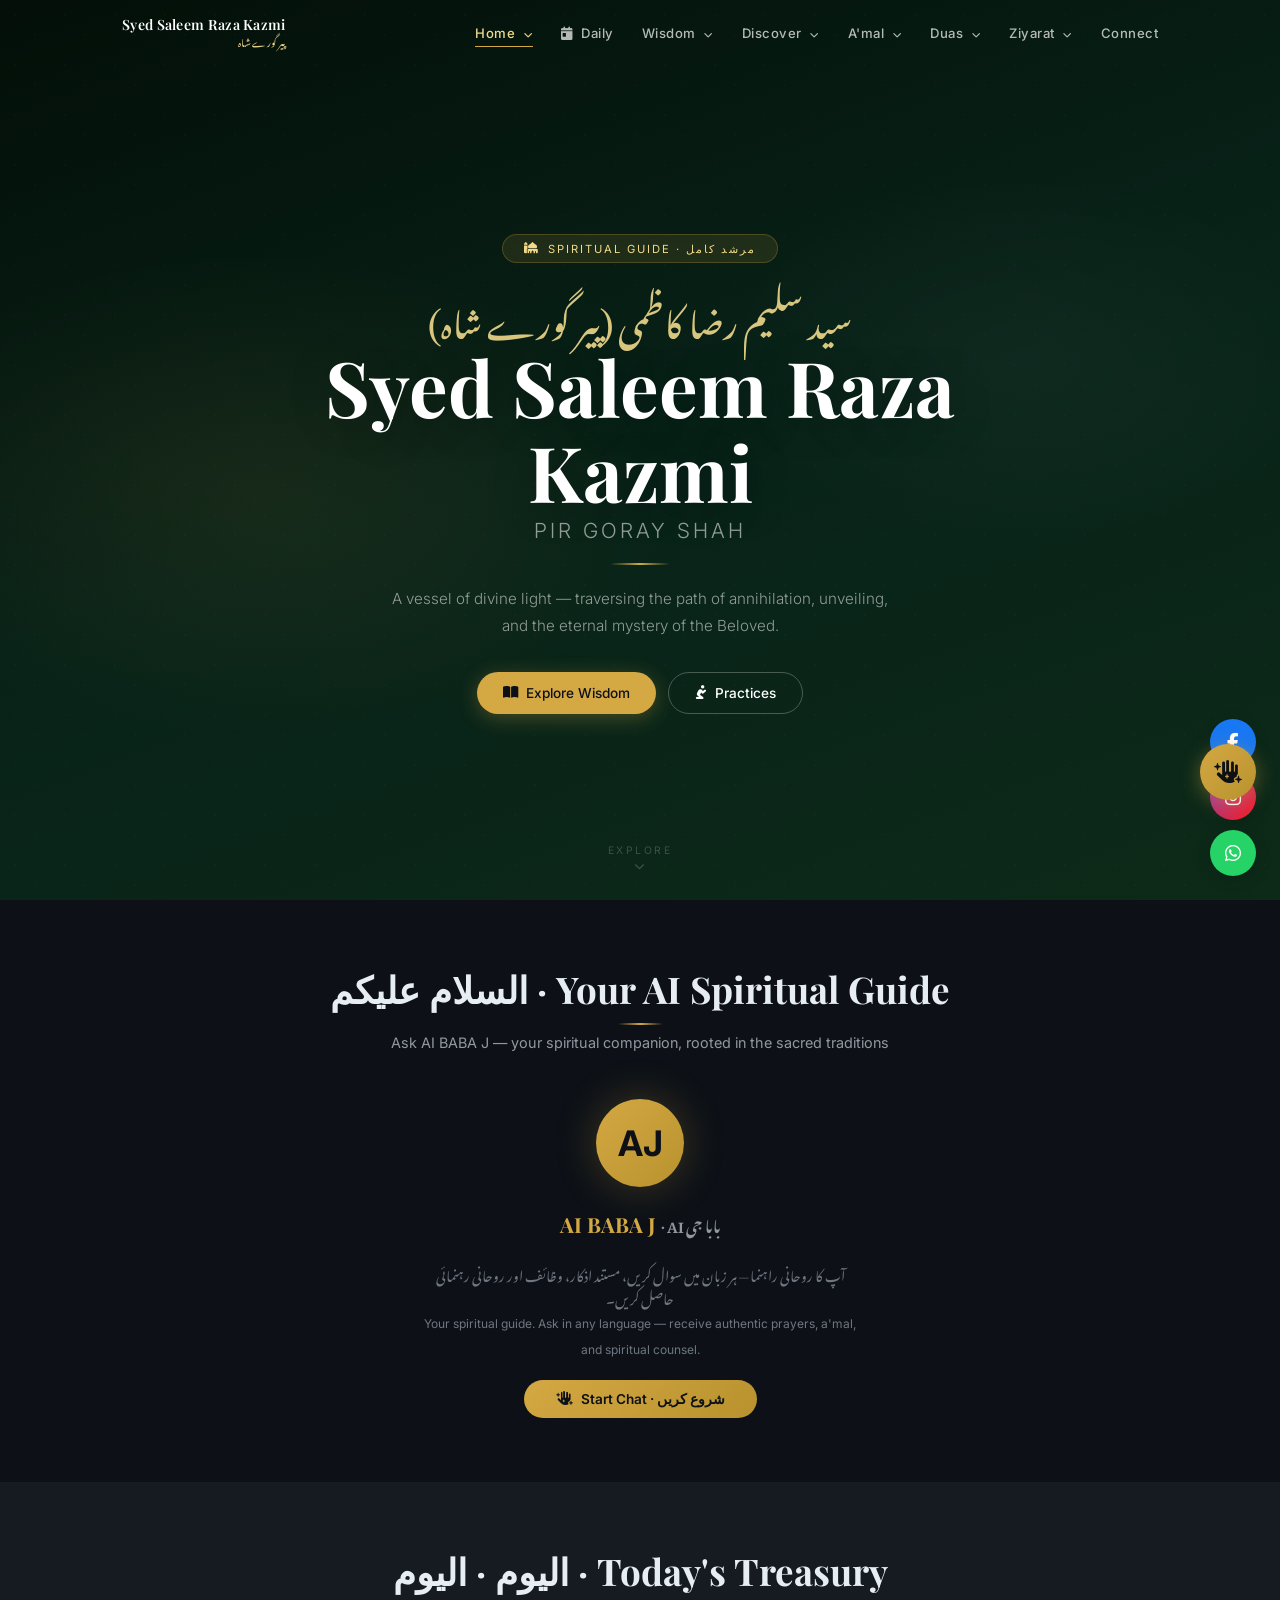
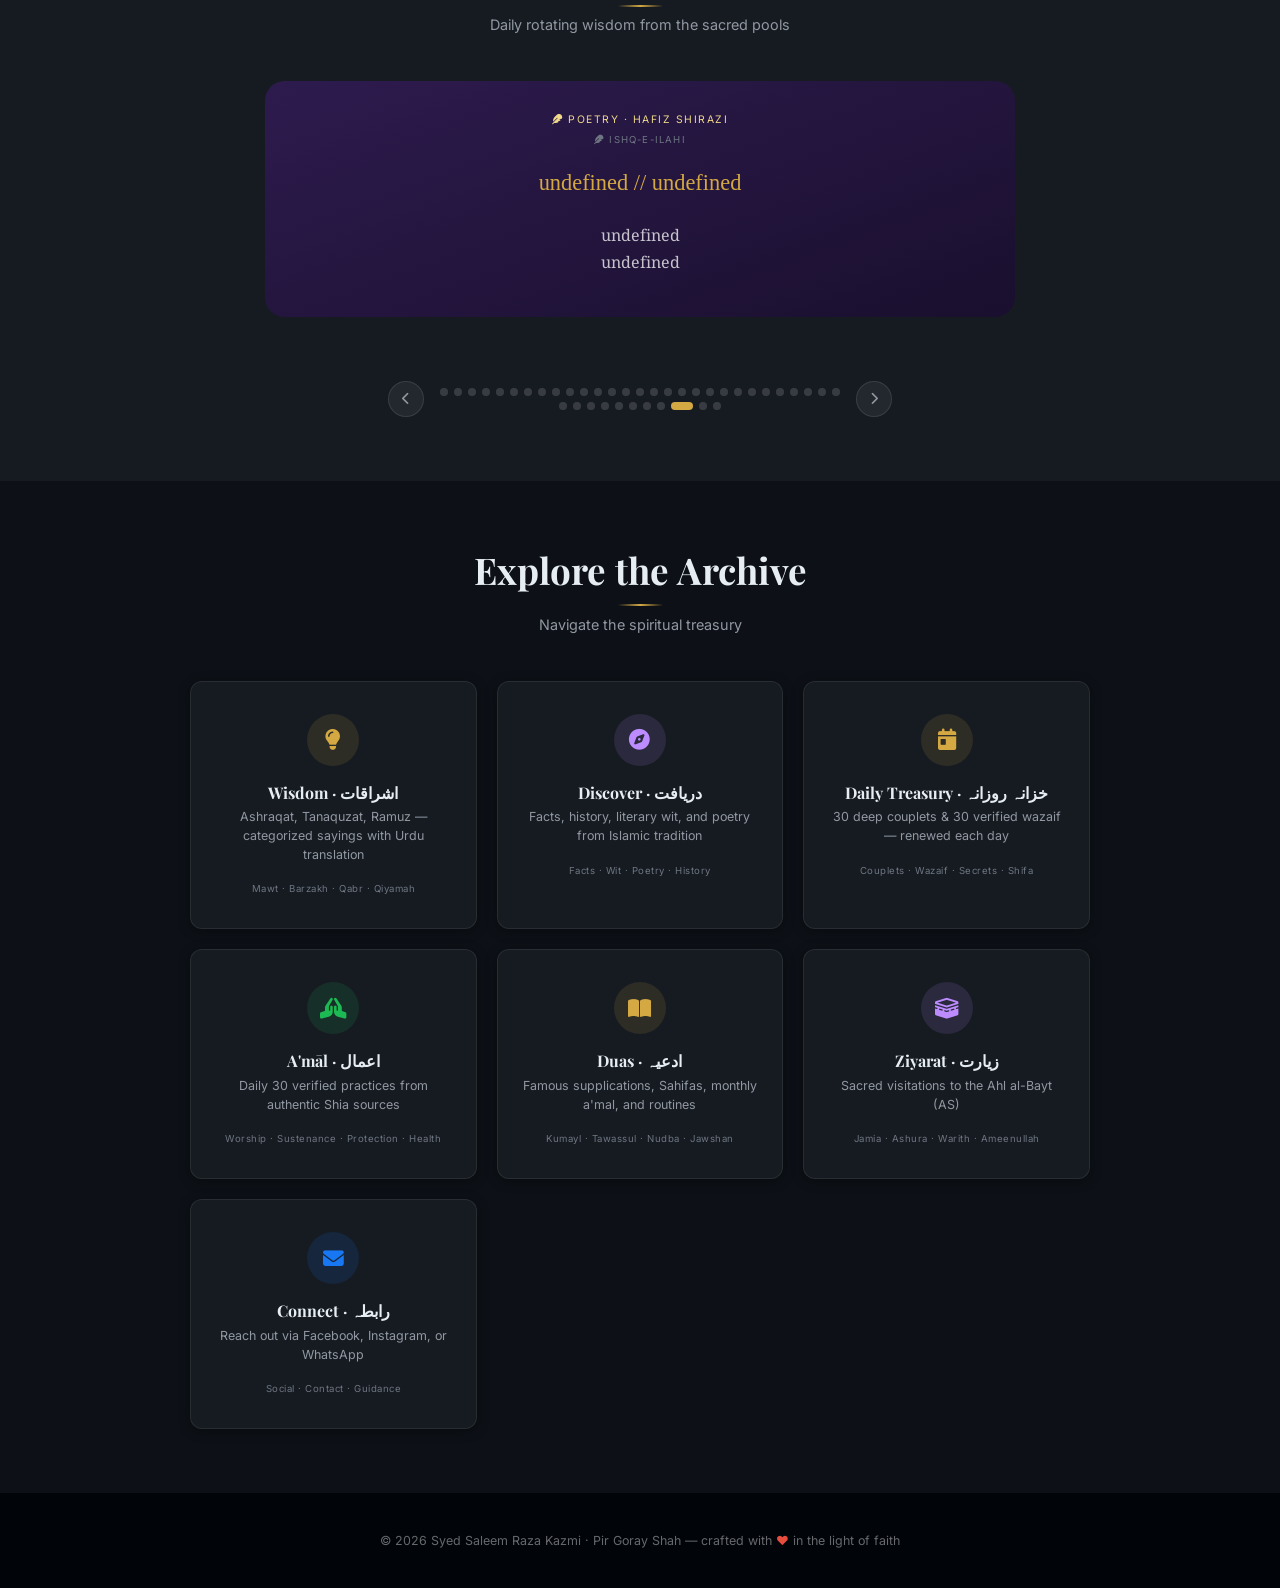
==== commit 643cd7c0: "Add AI BABA J chatbot: Gemini-powered spiritual guide floating widget + landing page section" ====
--- a/index.html
+++ b/index.html
@@ -110,6 +110,29 @@
     </div>
   </header>
 
+  <section class="section" style="background: var(--cream); position:relative; overflow:hidden;" id="aibaba">
+    <div class="section-inner">
+      <div class="section-title">
+        <h2>السلام علیکم · Your AI Spiritual Guide</h2>
+        <div class="divider"></div>
+        <p>Ask AI BABA J — your spiritual companion, rooted in the sacred traditions</p>
+      </div>
+      <div style="display:flex;flex-direction:column;align-items:center;gap:1.2rem;text-align:center;max-width:520px;margin:1rem auto 0;">
+        <div style="width:88px;height:88px;border-radius:50%;background:linear-gradient(135deg,var(--gold),#b8922e);display:flex;align-items:center;justify-content:center;font-size:2.2rem;font-weight:700;color:#0d1117;box-shadow:0 0 40px rgba(212,168,67,0.25);">
+          AJ
+        </div>
+        <h3 style="font-family:'Playfair Display',serif;color:var(--gold);font-size:1.3rem;margin:0;">AI BABA J <span style="font-family:'Noto Nastaliq Urdu',serif;font-size:0.9rem;color:var(--text-light);">· AI بابا جی</span></h3>
+        <p style="color:var(--text-muted);font-size:0.85rem;line-height:1.7;font-family:'Noto Nastaliq Urdu','Inter',sans-serif;max-width:440px;">
+          آپ کا روحانی راہنما — ہر زبان میں سوال کریں، مستند اذکار، وظائف اور روحانی رہنمائی حاصل کریں۔<br>
+          <span style="font-family:'Inter',sans-serif;font-size:0.75rem;">Your spiritual guide. Ask in any language — receive authentic prayers, a'mal, and spiritual counsel.</span>
+        </p>
+        <button onclick="document.getElementById('aiChatBtn') && document.getElementById('aiChatBtn').click();" style="padding:0.7rem 2rem;border-radius:50px;border:none;background:linear-gradient(135deg,var(--gold),#b8922e);color:#0d1117;font-size:0.85rem;font-weight:600;cursor:pointer;display:inline-flex;align-items:center;gap:8px;transition:all 0.3s;font-family:'Inter',sans-serif;">
+          <i class="fas fa-hand-sparkles"></i> Start Chat · شروع کریں
+        </button>
+      </div>
+    </div>
+  </section>
+
   <section class="section" style="background: var(--card-bg);" id="carousel">
     <div class="section-inner">
       <div class="section-title">
@@ -193,6 +216,7 @@
   </div>
 
   <script src="app.js"></script>
+  <script src="chat.js"></script>
   <script>
     (function() {
       var CAROUSEL = [];
--- a/style.css
+++ b/style.css
@@ -798,6 +798,24 @@
   color: var(--white);
 }
 .filter-btn:hover:not(.active) { border-color: var(--gold); color: var(--text); }
+.filter-group {
+  margin-bottom: 0.5rem;
+}
+.filter-label {
+  font-size: 0.7rem;
+  color: var(--text-muted);
+  margin-bottom: 0.4rem;
+  text-align: center;
+  letter-spacing: 0.5px;
+}
+.filter-group .filter-btn {
+  margin: 0.15rem;
+}
+.filter-btn.filter-school.active {
+  background: var(--tanaquz);
+  border-color: var(--tanaquz);
+  color: var(--white);
+}
 
 /* ─── COUNT ─── */
 .count-badge {
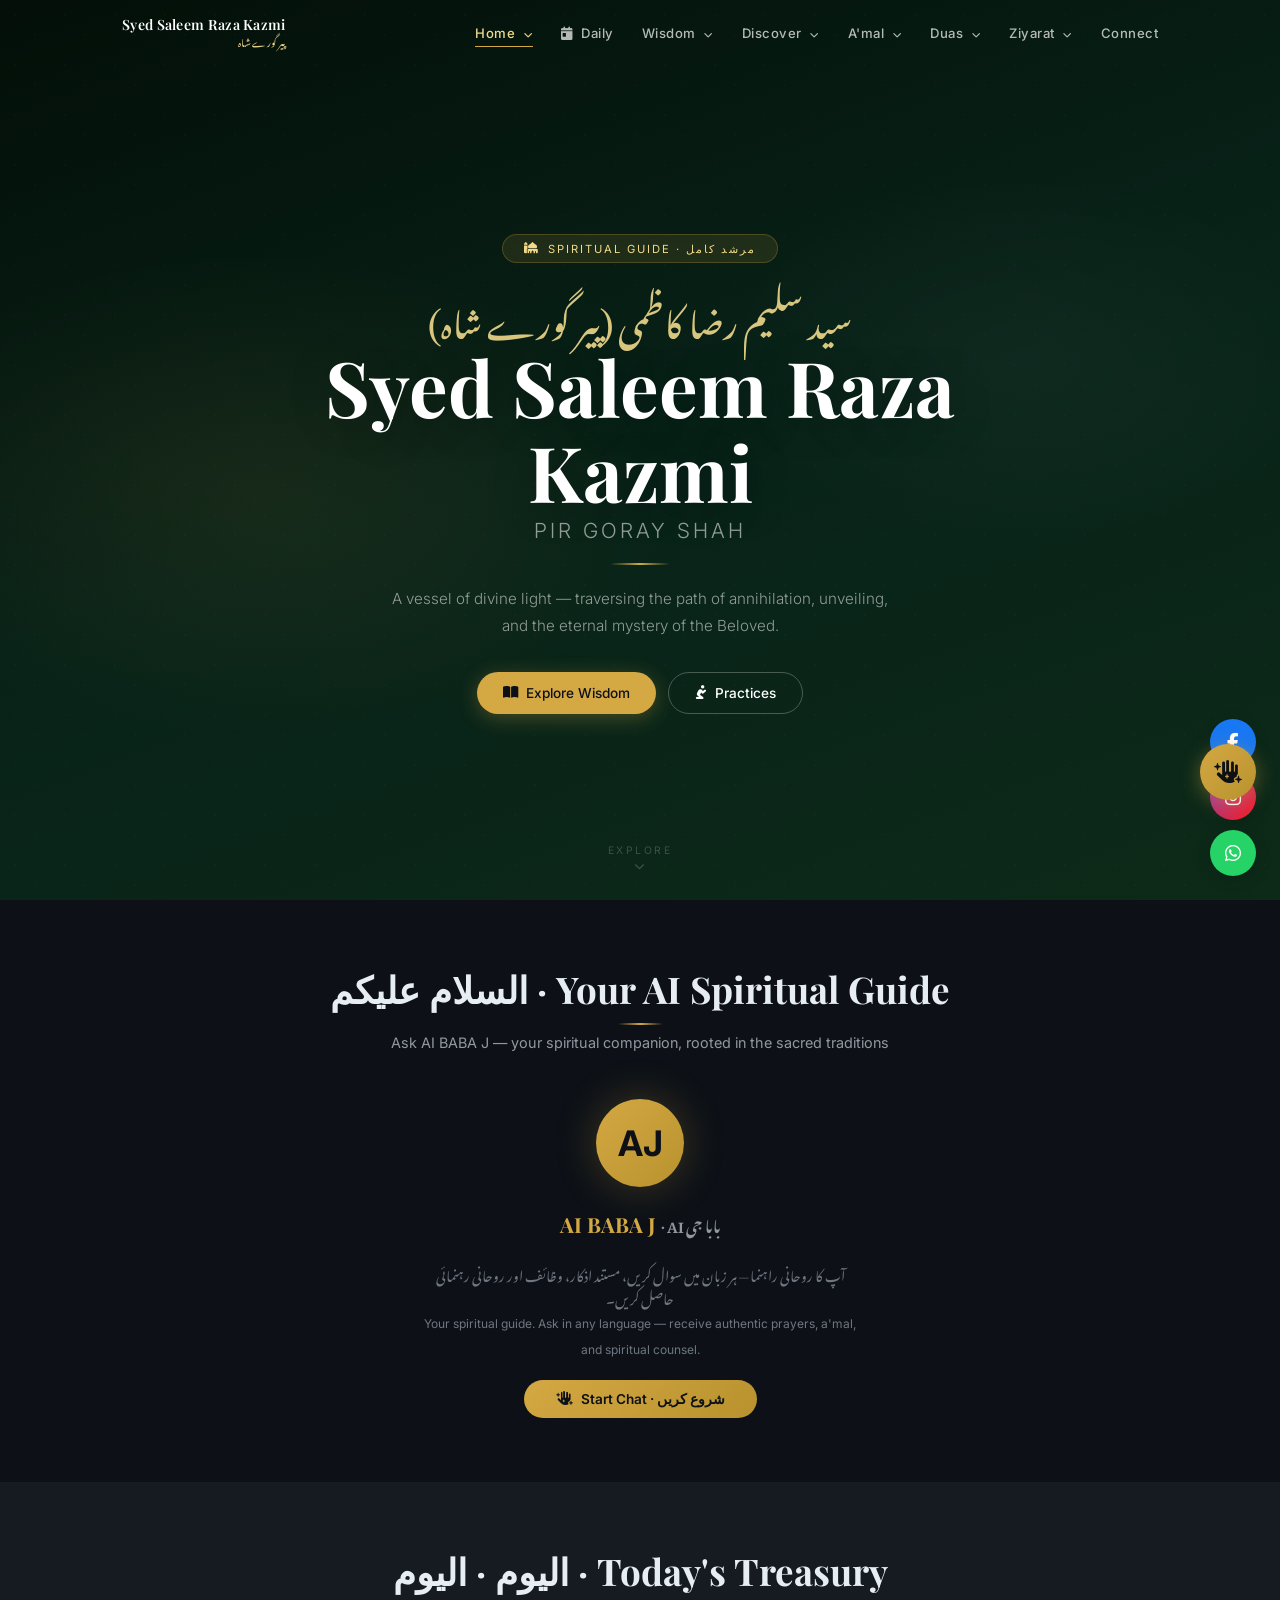
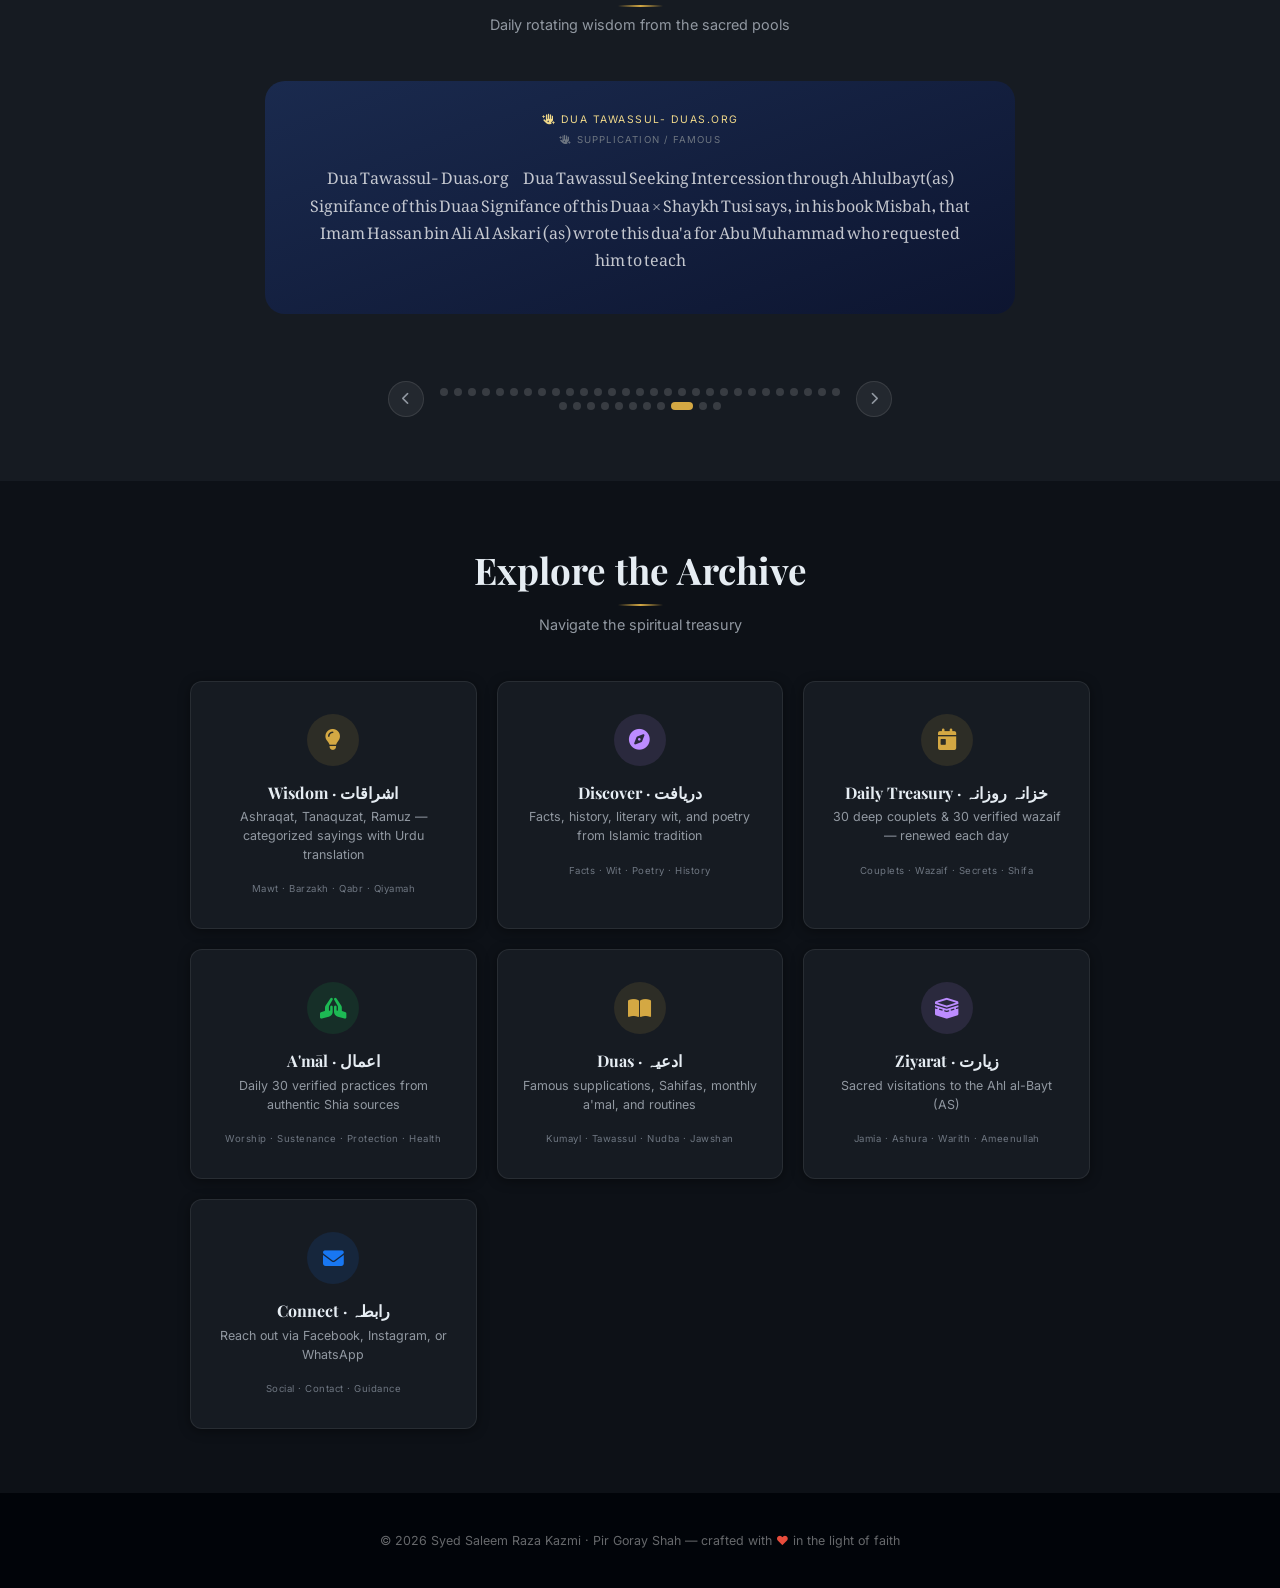
==== commit 80093eee: "Fix: poetry boxes showing 'undefined' — poetry.json uses 'text' field, code expected 'misra1'/'misra" ====
--- a/index.html
+++ b/index.html
@@ -269,8 +269,8 @@
                   icon: 'fa-feather',
                   cat: po.category || po.theme || 'Poetry',
                   source: po.poet,
-                  arabic: po.misra1 + ' // ' + po.misra2,
-                  urdu: po.misra1 + '\n' + po.misra2,
+                  arabic: (po.misra1 || (po.text && po.text.split('\n')[0]) || '') + ' // ' + (po.misra2 || (po.text && po.text.split('\n')[1]) || ''),
+                  urdu: (po.misra1 || (po.text && po.text.split('\n')[0]) || '') + '\n' + (po.misra2 || (po.text && po.text.split('\n')[1]) || ''),
                   ref: po.source || ''
                 });
               }
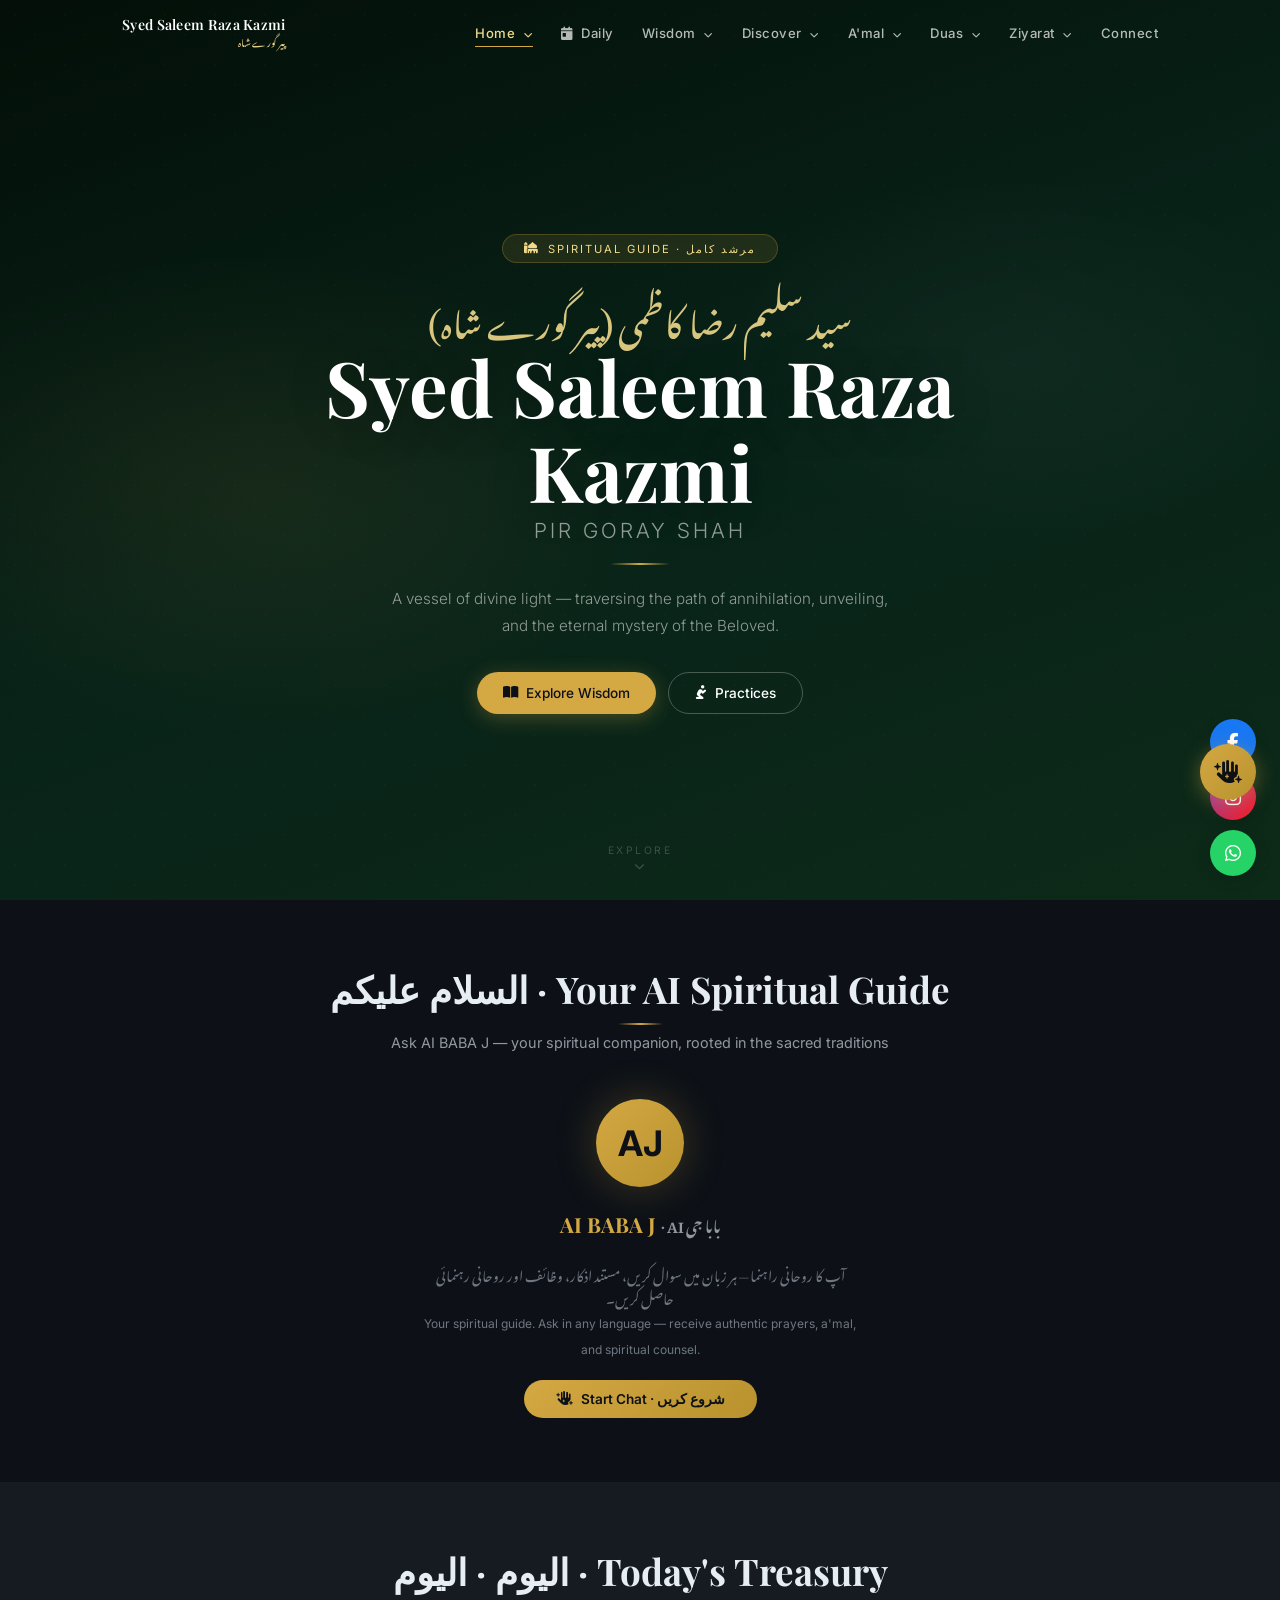
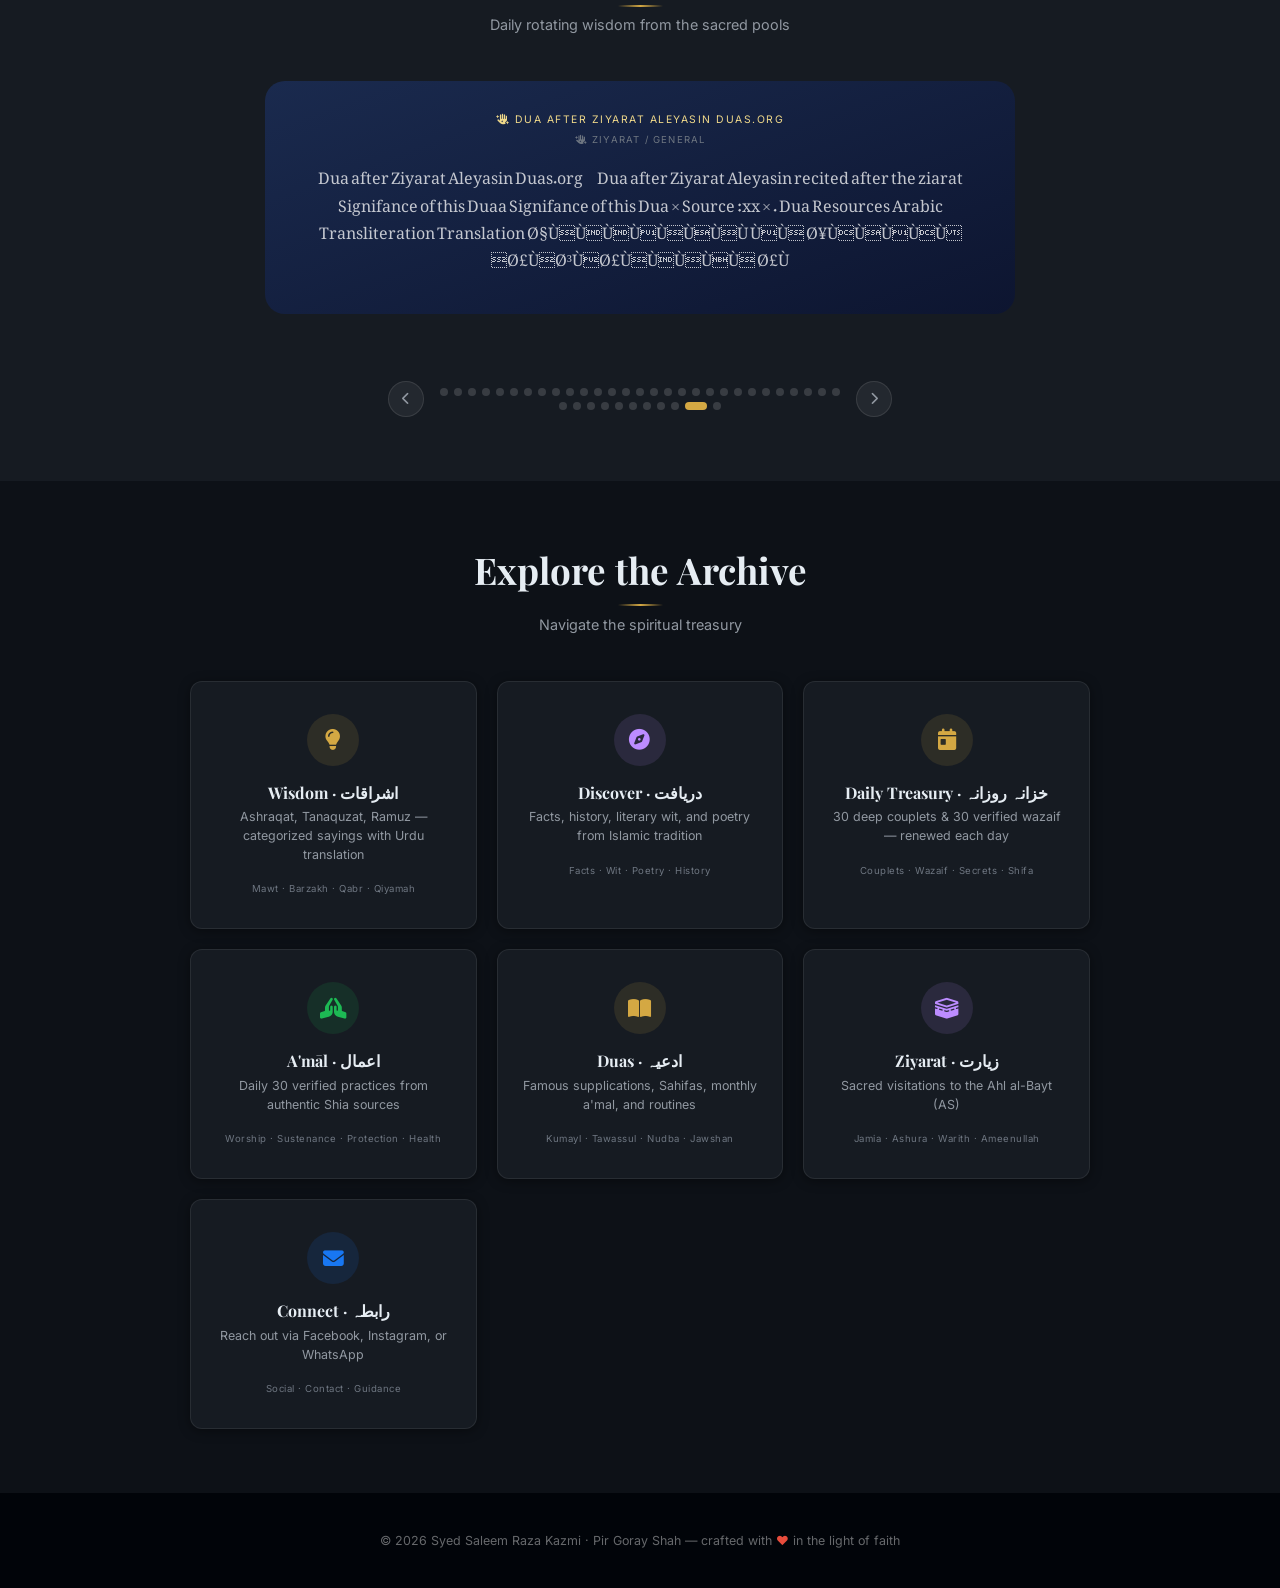
==== commit c4d405d1: "Fix: show Urdu translation beneath Farsi poetry in all renderers + carousel" ====
--- a/index.html
+++ b/index.html
@@ -270,7 +270,7 @@
                   cat: po.category || po.theme || 'Poetry',
                   source: po.poet,
                   arabic: (po.misra1 || (po.text && po.text.split('\n')[0]) || '') + ' // ' + (po.misra2 || (po.text && po.text.split('\n')[1]) || ''),
-                  urdu: (po.misra1 || (po.text && po.text.split('\n')[0]) || '') + '\n' + (po.misra2 || (po.text && po.text.split('\n')[1]) || ''),
+                  urdu: po.urdu || '',
                   ref: po.source || ''
                 });
               }
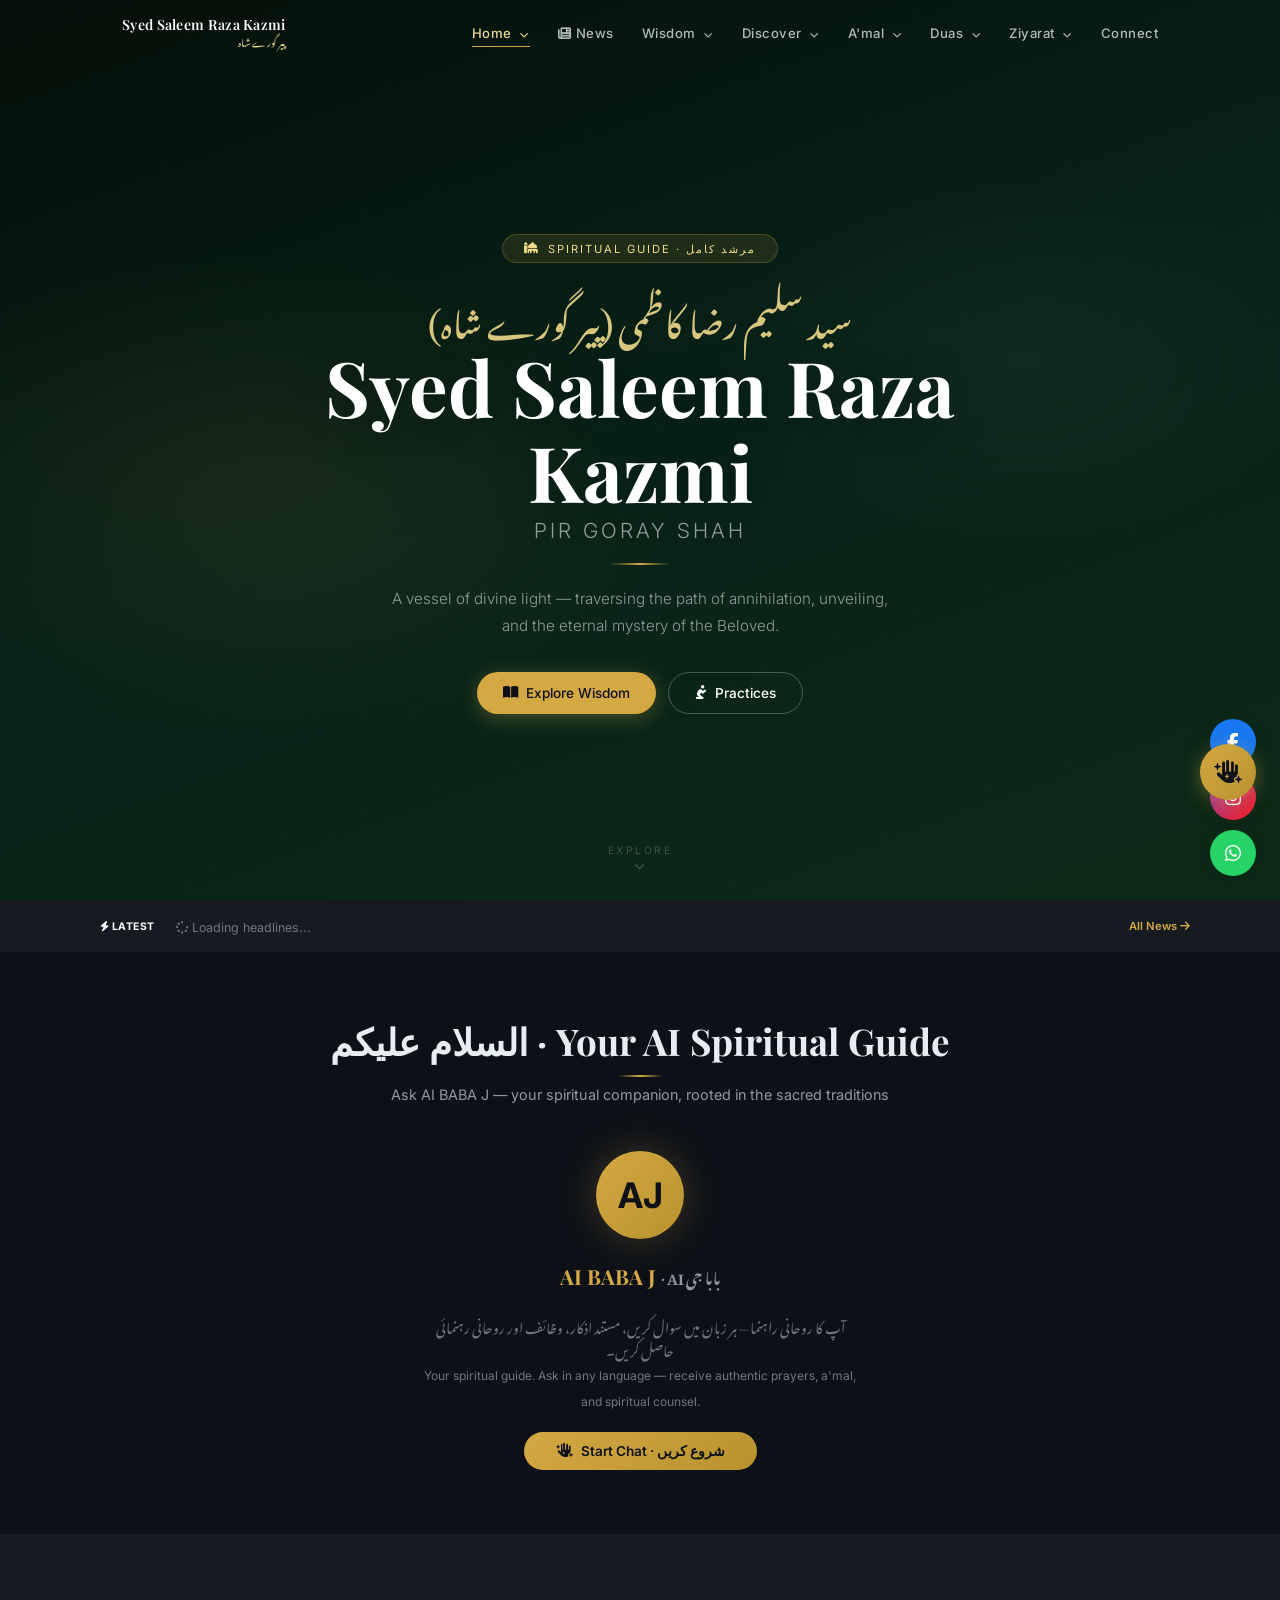
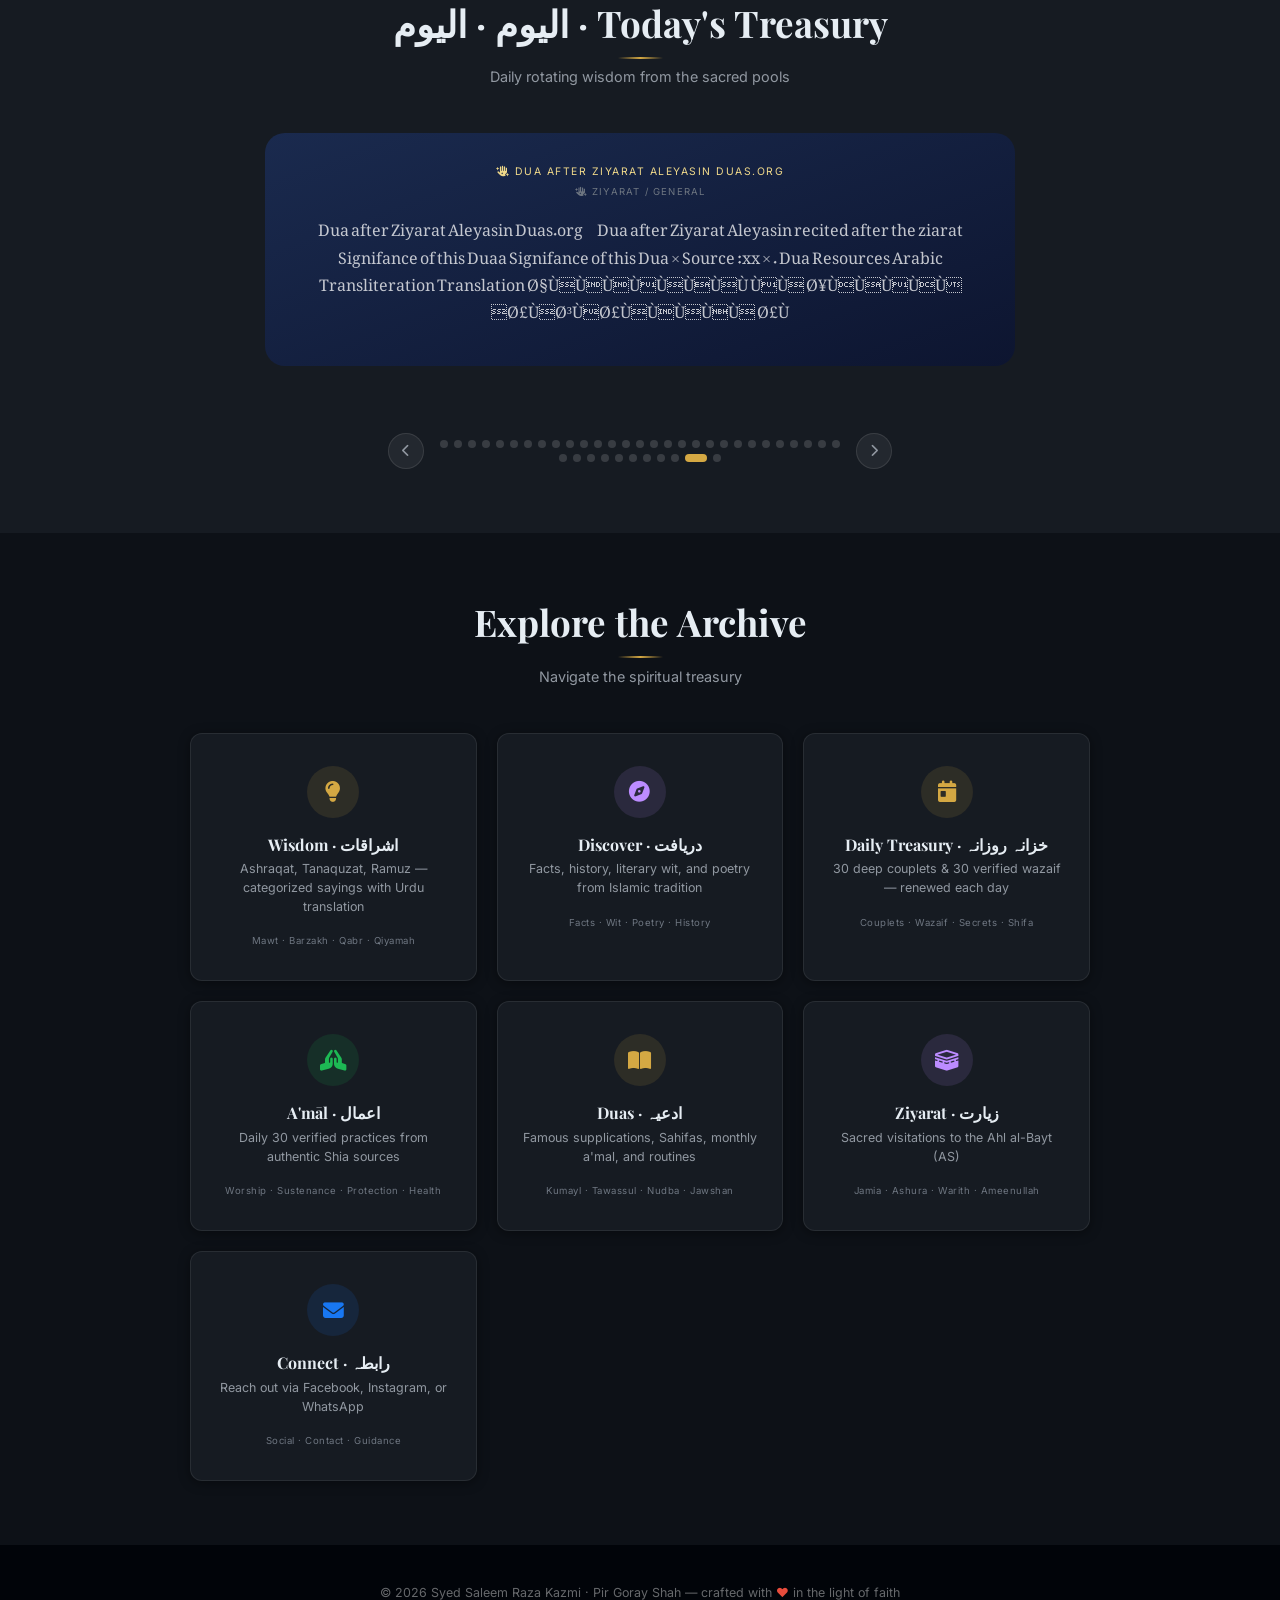
==== commit 9fdba4b7: "Add News tab: auto-updating news aggregator with 5 sections, 30-min cron, homepage ticker" ====
--- a/index.html
+++ b/index.html
@@ -31,7 +31,7 @@
             <li><a href="index.html#explore"><i class="fas fa-compass"></i> Explore</a></li>
           </ul>
         </li>
-        <li><a href="daily.html"><i class="fas fa-calendar-day" style="margin-right:4px;"></i> Daily</a></li>
+        <li><a href="news.html"><i class="fas fa-newspaper"></i> News</a></li>
         <li class="dropdown">
           <a href="wisdom.html">Wisdom <i class="fas fa-chevron-down" style="font-size:0.55rem;margin-left:4px;"></i></a>
           <ul class="dropdown-menu">
@@ -46,6 +46,7 @@
             <li><a href="discover.html"><i class="fas fa-atom"></i> Facts</a></li>
             <li><a href="discover.html?tab=wit"><i class="fas fa-theater-masks"></i> Wit</a></li>
             <li><a href="discover.html?tab=poetry"><i class="fas fa-feather-alt"></i> Poetry</a></li>
+            <li><a href="ahelbait.html"><i class="fas fa-star"></i> Ahl al-Bayt Poetry</a></li>
           </ul>
         </li>
         <li class="dropdown">
@@ -109,6 +110,18 @@
       <i class="fas fa-chevron-down"></i>
     </div>
   </header>
+
+  <section class="section" style="background: var(--card-bg); padding: 1rem 0;" id="news-highlight">
+    <div class="section-inner">
+      <div style="display:flex;align-items:center;gap:0.75rem;flex-wrap:wrap;">
+        <span style="background:var(--accent);color:#fff;font-size:0.65rem;font-weight:700;padding:0.2rem 0.6rem;border-radius:4px;text-transform:uppercase;letter-spacing:0.5px;"><i class="fas fa-bolt"></i> LATEST</span>
+        <div style="flex:1;min-width:0;" id="newsTicker">
+          <span style="font-size:0.78rem;color:var(--text-muted);"><i class="fas fa-spinner fa-pulse"></i> Loading headlines...</span>
+        </div>
+        <a href="news.html" style="font-size:0.7rem;color:var(--gold);white-space:nowrap;text-decoration:none;font-weight:600;">All News <i class="fas fa-arrow-right"></i></a>
+      </div>
+    </div>
+  </section>
 
   <section class="section" style="background: var(--cream); position:relative; overflow:hidden;" id="aibaba">
     <div class="section-inner">
@@ -411,6 +424,22 @@
       }
 
       loadAll();
+
+      // News ticker
+      fetch('news.json?_=' + Date.now()).then(function(r){return r.json()}).then(function(d){
+        var items = (d.world || []).slice(0,5);
+        if (items.length) {
+          var ticker = document.getElementById('newsTicker');
+          var idx = 0;
+          function showTick() {
+            var it = items[idx % items.length];
+            ticker.innerHTML = '<a href="news.html" style="font-size:0.78rem;color:var(--text);text-decoration:none;display:flex;align-items:center;gap:0.5rem;"><span style="font-size:0.55rem;text-transform:uppercase;color:var(--gold);font-weight:600;white-space:nowrap;">' + it.country + '</span><span style="overflow:hidden;text-overflow:ellipsis;white-space:nowrap;">' + (it.title_ur || it.title) + '</span></a>';
+            idx = (idx + 1) % items.length;
+          }
+          showTick();
+          setInterval(showTick, 7000);
+        }
+      }).catch(function(){});
     })();
   </script>
 </body>
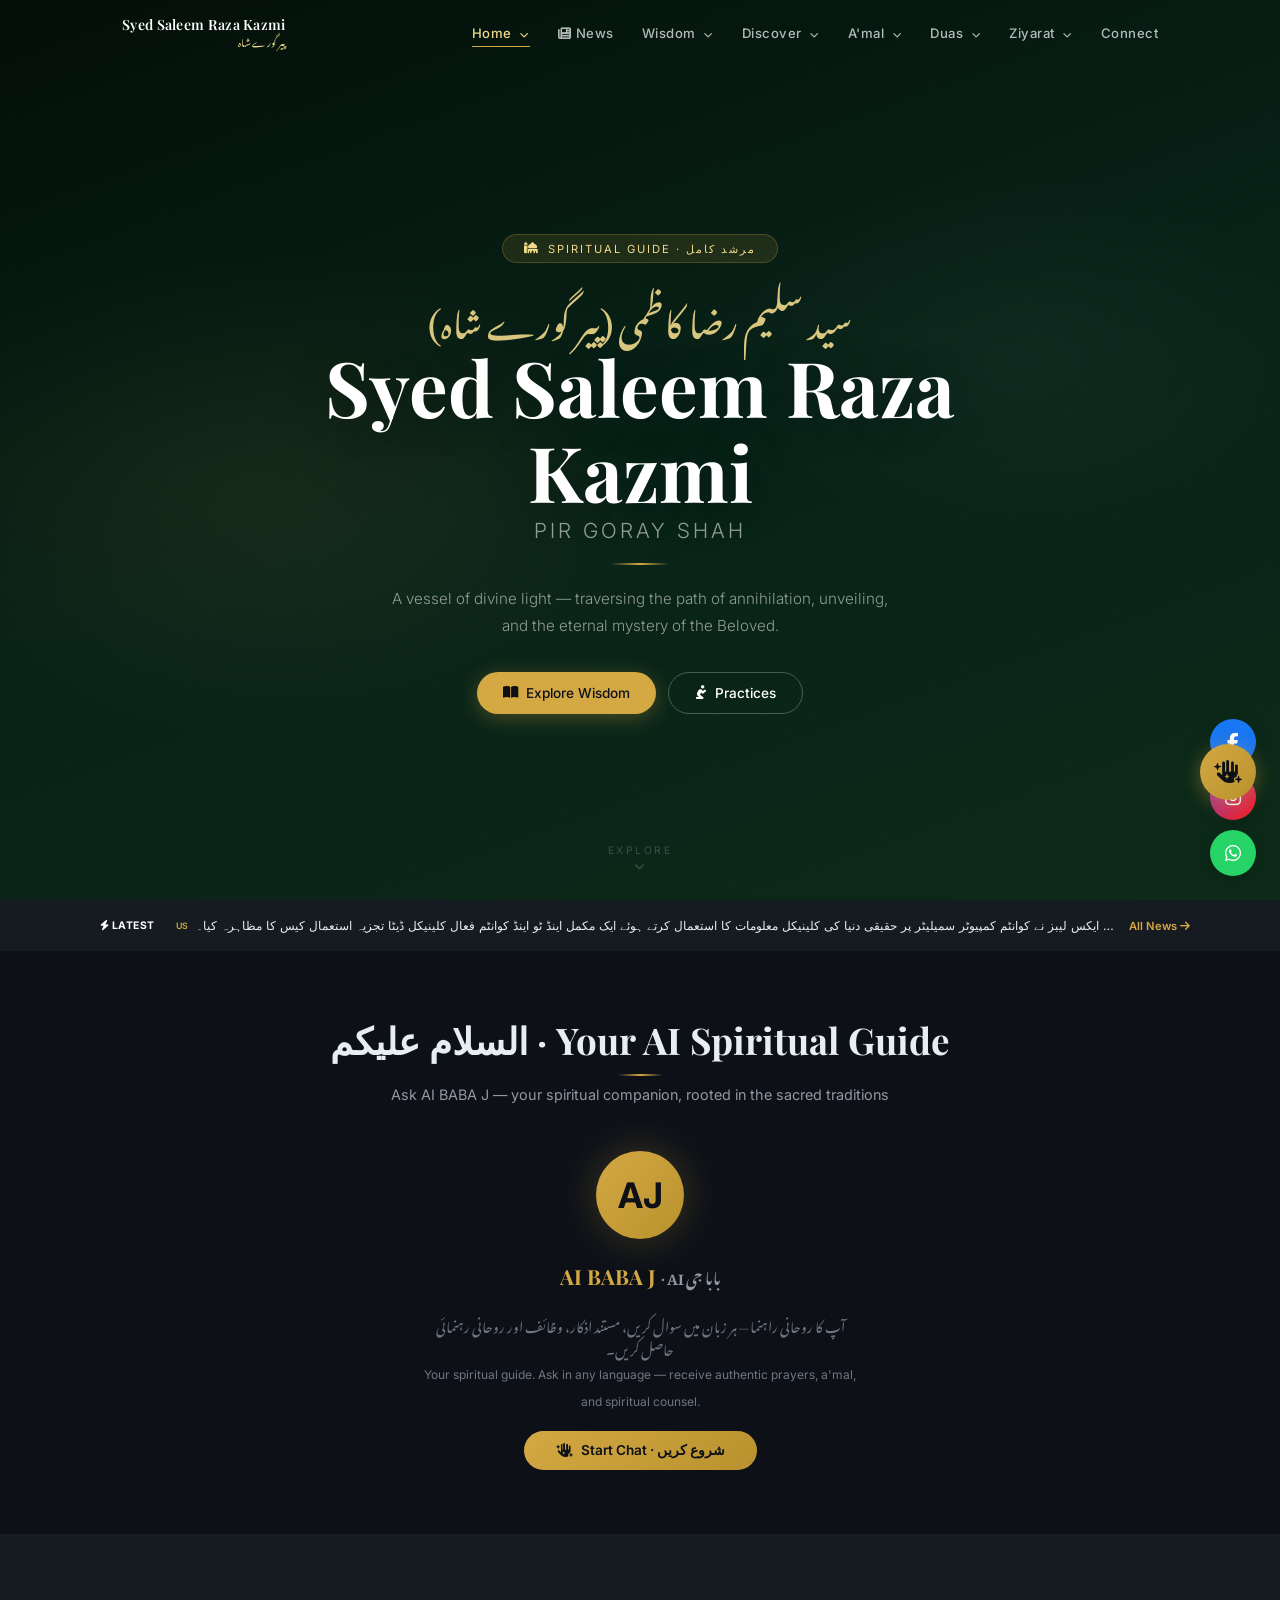
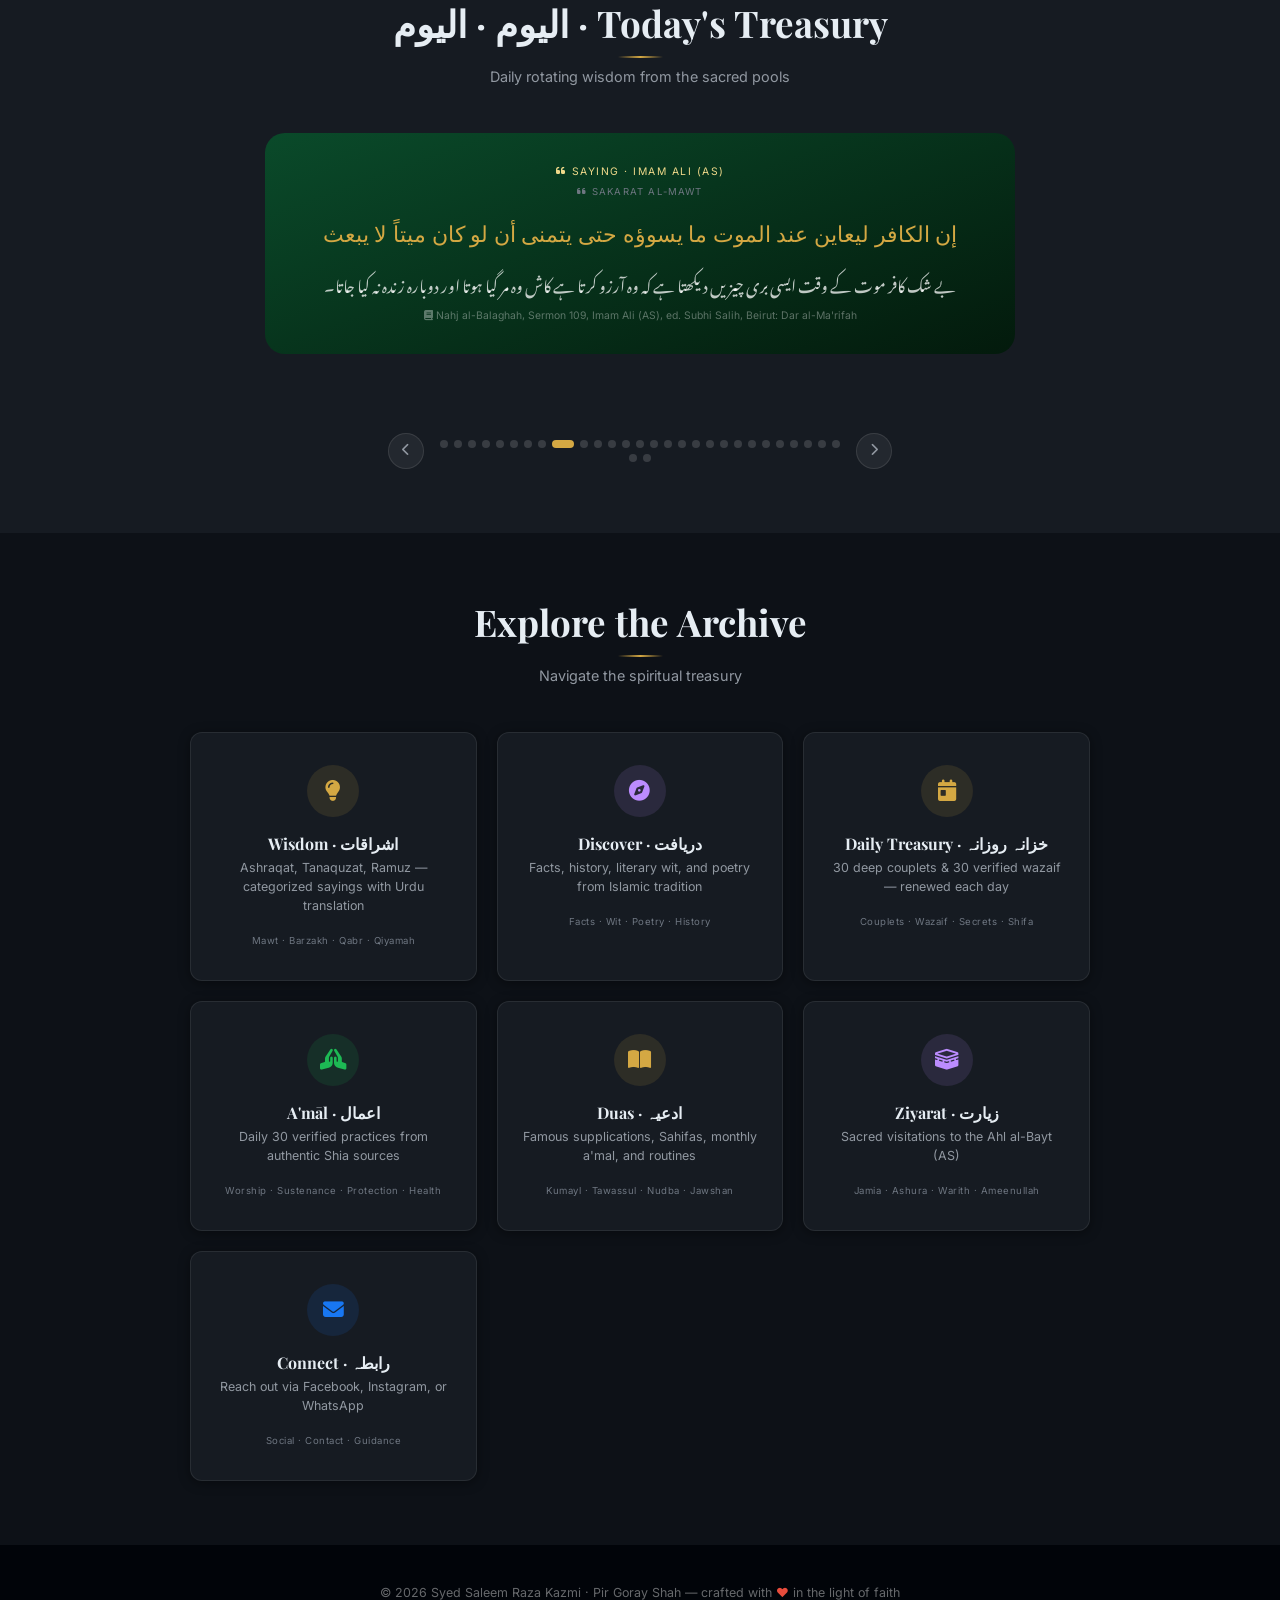
==== commit baf4e9e1: "database: unified opencode-01 schema with daily rotation - Created database.py to migrate data.json," ====
--- a/index.html
+++ b/index.html
@@ -238,113 +238,38 @@
       var INTERVAL = 6000;
 
       function loadAll() {
-        var loaded = 0, total = 4;
-        function done() { loaded++; if (loaded >= total) initCarousel(); }
-
-        // Load sayings
-        var sxhr = new XMLHttpRequest();
-        sxhr.open('GET', 'data.json?_=' + Date.now(), true);
-        sxhr.onload = function() {
+        var xhr = new XMLHttpRequest();
+        xhr.open('GET', 'database.json?_=' + Date.now(), true);
+        xhr.onload = function() {
           try {
-            var d = JSON.parse(sxhr.responseText);
-            if (d && d.length) {
-              for (var i = 0; i < Math.min(10, d.length); i++) {
-                var item = d[i];
-                CAROUSEL.push({
-                  type: 'saying',
-                  icon: 'fa-quote-left',
-                  cat: item.category,
-                  source: item.source_person,
-                  arabic: item.original,
-                  urdu: item.urdu,
-                  ref: item.makhaz
-                });
-              }
-            }
+            var data = JSON.parse(xhr.responseText);
+            var items = data && data.items ? data.items : [];
+            var taken = items.slice(0, 30);
+
+            taken.forEach(function(item) {
+              var lines = item.original_text ? item.original_text.split('\n') : [];
+              var typeMap = {
+                'saying': { icon: 'fa-quote-left', label: 'Saying' },
+                'poetry': { icon: 'fa-feather', label: 'Poetry' },
+                'fact': { icon: 'fa-lightbulb', label: 'Fact' },
+                'wit': { icon: 'fa-grin-wink', label: 'Wit' },
+              };
+              var info = typeMap[item.subtype] || { icon: 'fa-star', label: 'Wisdom' };
+              CAROUSEL.push({
+                type: item.subtype === 'poetry' ? 'poetry' : 'saying',
+                icon: info.icon,
+                cat: item.topic_category || '',
+                source: item.author || '',
+                arabic: item.subtype === 'poetry' ? (lines[0] || '') + ' // ' + (lines[1] || '') : item.original_text,
+                urdu: item.urdu_translation || '',
+                ref: item.source || ''
+              });
+            });
           } catch(e) {}
-          done();
+          initCarousel();
         };
-        sxhr.onerror = done;
-        sxhr.send();
-
-        // Load poetry
-        var pxhr = new XMLHttpRequest();
-        pxhr.open('GET', 'poetry.json?_=' + Date.now(), true);
-        pxhr.onload = function() {
-          try {
-            var p = JSON.parse(pxhr.responseText);
-            var poems = p.poems || p;
-            if (poems && poems.length) {
-              for (var i = 0; i < Math.min(10, poems.length); i++) {
-                var po = poems[i];
-                CAROUSEL.push({
-                  type: 'poetry',
-                  icon: 'fa-feather',
-                  cat: po.category || po.theme || 'Poetry',
-                  source: po.poet,
-                  arabic: (po.misra1 || (po.text && po.text.split('\n')[0]) || '') + ' // ' + (po.misra2 || (po.text && po.text.split('\n')[1]) || ''),
-                  urdu: po.urdu || '',
-                  ref: po.source || ''
-                });
-              }
-            }
-          } catch(e) {}
-          done();
-        };
-        pxhr.onerror = done;
-        pxhr.send();
-
-        // Load amal
-        var axhr = new XMLHttpRequest();
-        axhr.open('GET', 'amal.json?_=' + Date.now(), true);
-        axhr.onload = function() {
-          try {
-            var a = JSON.parse(axhr.responseText);
-            if (a && a.length) {
-              for (var i = 0; i < Math.min(10, a.length); i++) {
-                var am = a[i];
-                CAROUSEL.push({
-                  type: 'amal',
-                  icon: 'fa-hands-praying',
-                  cat: am.category + (am.subcategory ? ' / ' + am.subcategory : ''),
-                  source: am.title,
-                  arabic: am.original || '',
-                  urdu: am.urdu,
-                  ref: am.source_book + ' — ' + am.source_ref
-                });
-              }
-            }
-          } catch(e) {}
-          done();
-        };
-        axhr.onerror = done;
-        axhr.send();
-
-        // Load daily duas
-        var dxhr = new XMLHttpRequest();
-        dxhr.open('GET', 'duas_daily.json?_=' + Date.now(), true);
-        dxhr.onload = function() {
-          try {
-            var dd = JSON.parse(dxhr.responseText);
-            if (dd && dd.length) {
-              for (var i = 0; i < Math.min(10, dd.length); i++) {
-                var du = dd[i];
-                CAROUSEL.push({
-                  type: 'dua',
-                  icon: 'fa-hand-sparkles',
-                  cat: du.category + (du.subcategory ? ' / ' + du.subcategory : ''),
-                  source: du.title,
-                  arabic: du.arabic && du.arabic.length ? du.arabic.slice(0, 2).join(' · ') : '',
-                  urdu: du.text ? du.text.slice(0, 300) : '',
-                  ref: ''
-                });
-              }
-            }
-          } catch(e) {}
-          done();
-        };
-        dxhr.onerror = done;
-        dxhr.send();
+        xhr.onerror = initCarousel;
+        xhr.send();
       }
 
       function initCarousel() {
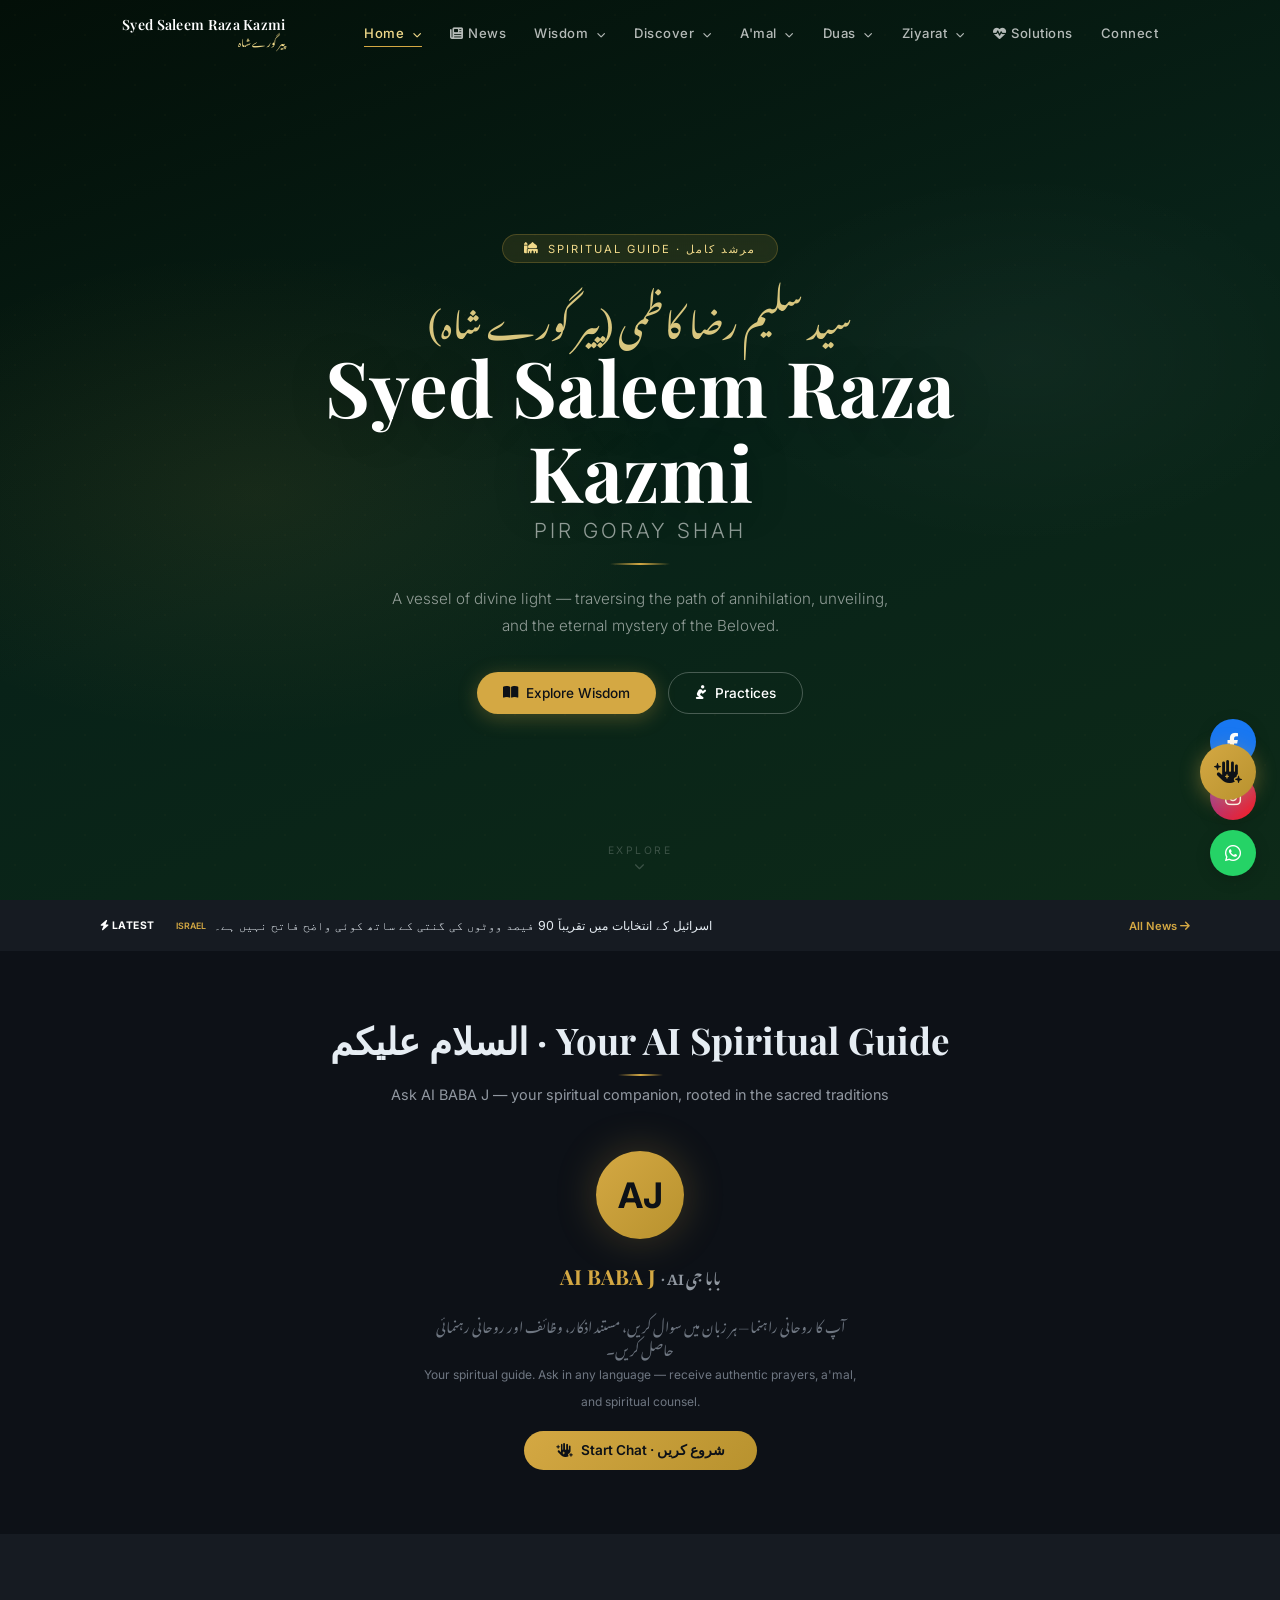
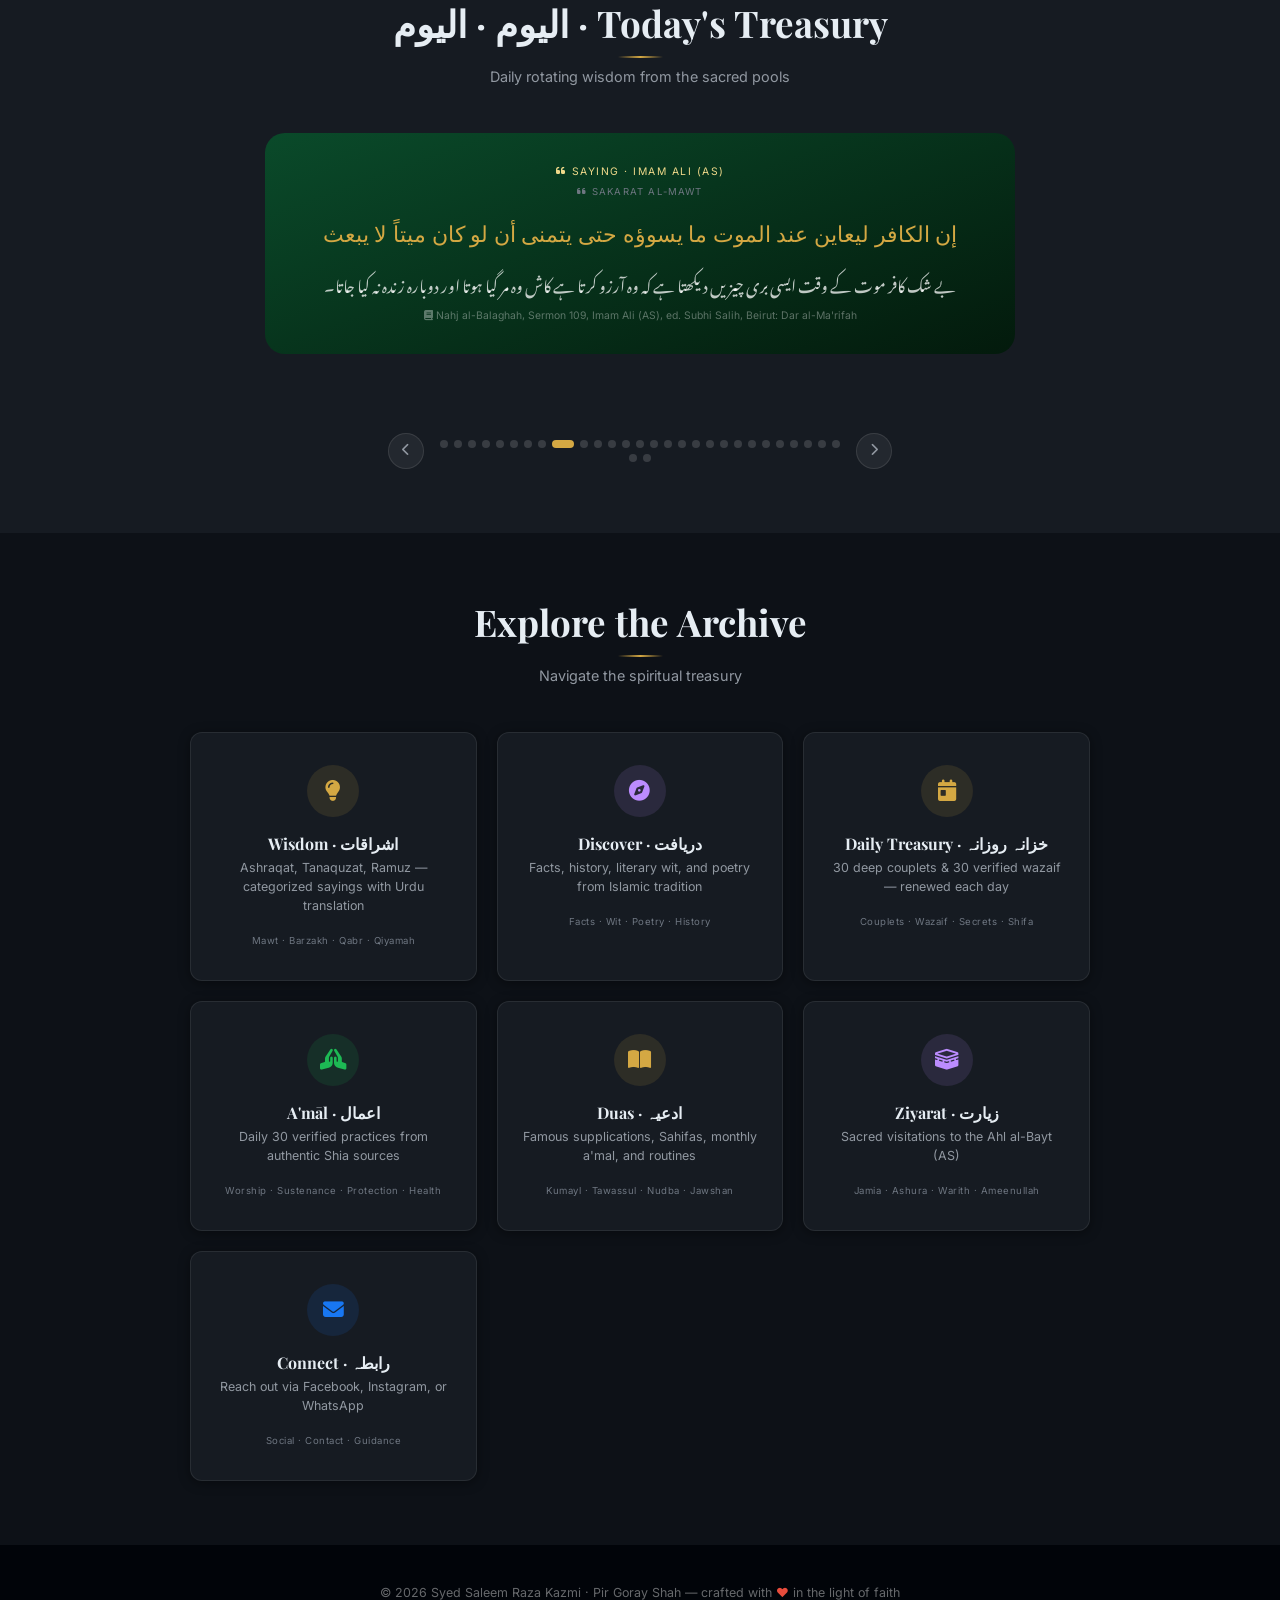
==== commit 0691541a: "Add wellbeing-focused AI Baba J prompt and Problems & Solutions page - chat.js: new guide system pro" ====
--- a/index.html
+++ b/index.html
@@ -84,6 +84,7 @@
             <li><a href="https://www.duas.org/ziyarat.html" target="_blank"><i class="fas fa-list"></i> Full list</a></li>
           </ul>
         </li>
+        <li><a href="problems.html"><i class="fas fa-heart-pulse"></i> Solutions</a></li>
         <li><a href="contact.html">Connect</a></li>
       </ul>
     </div>
